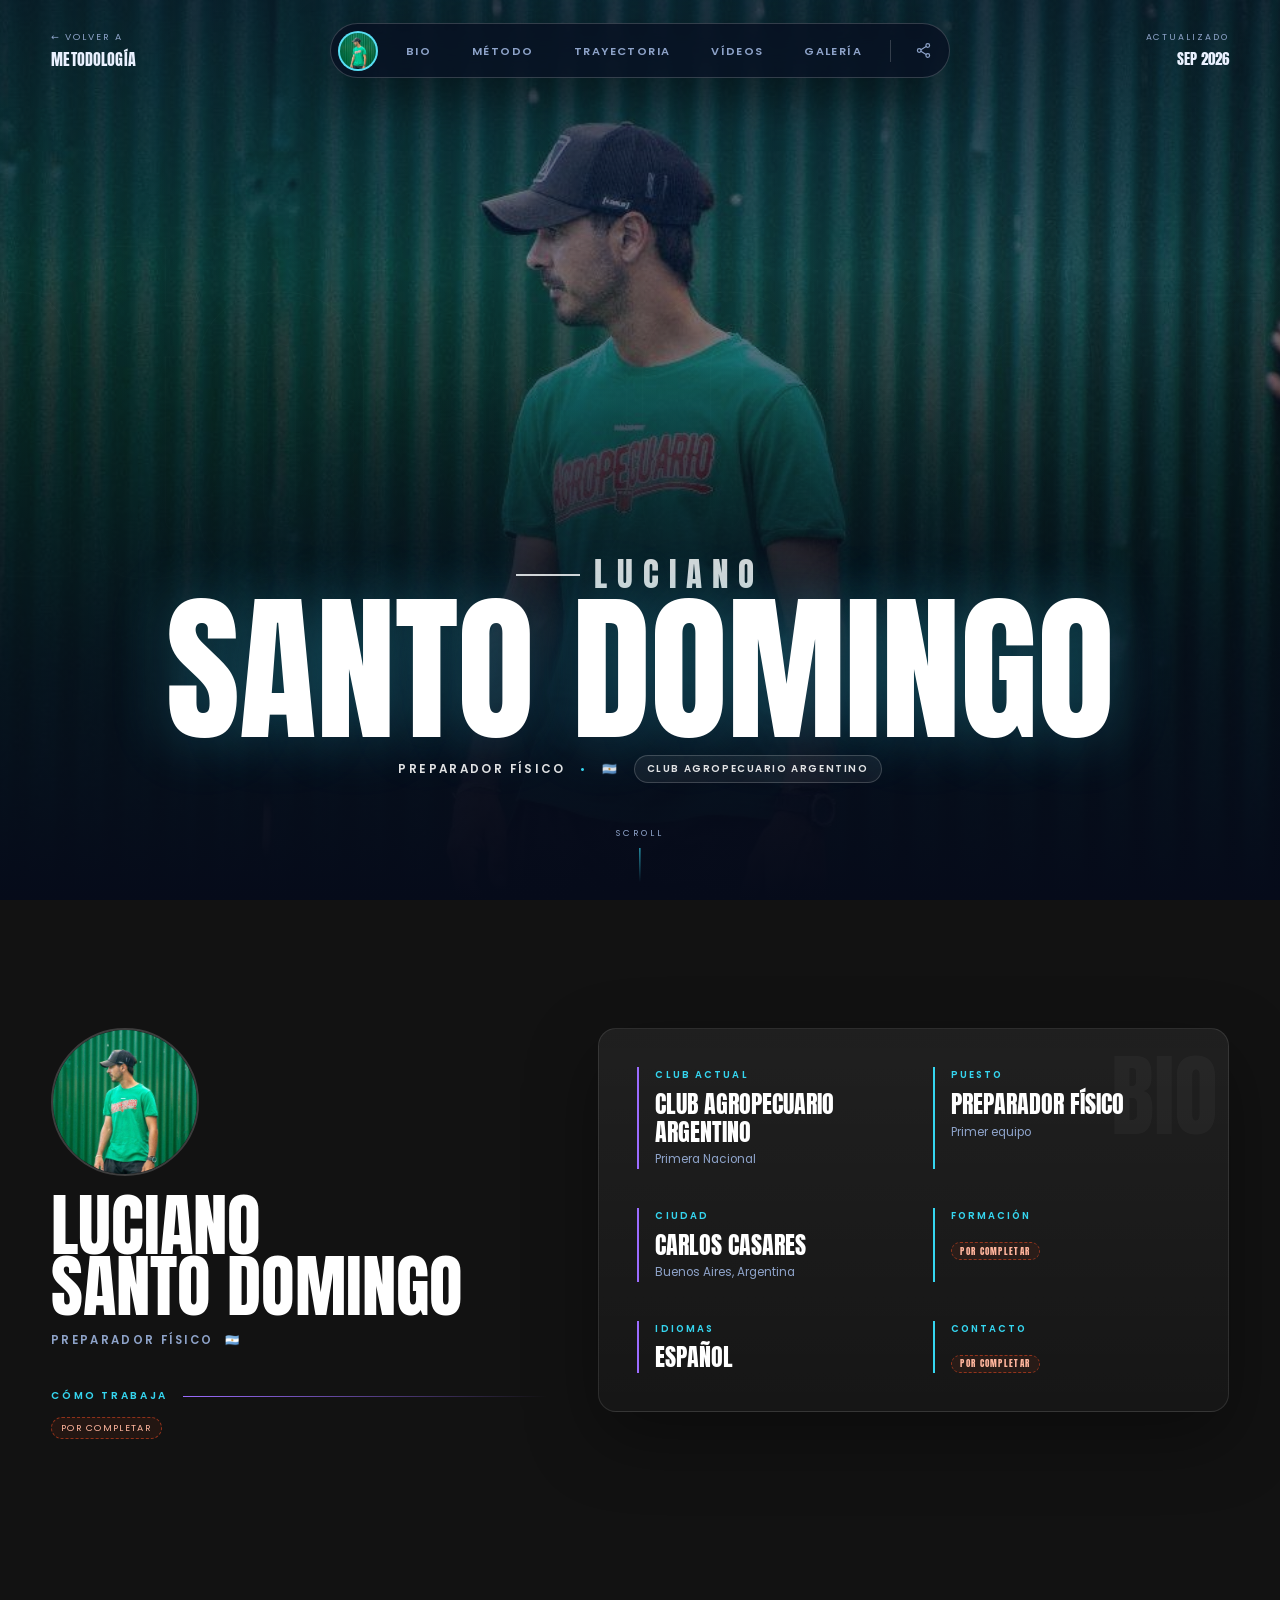
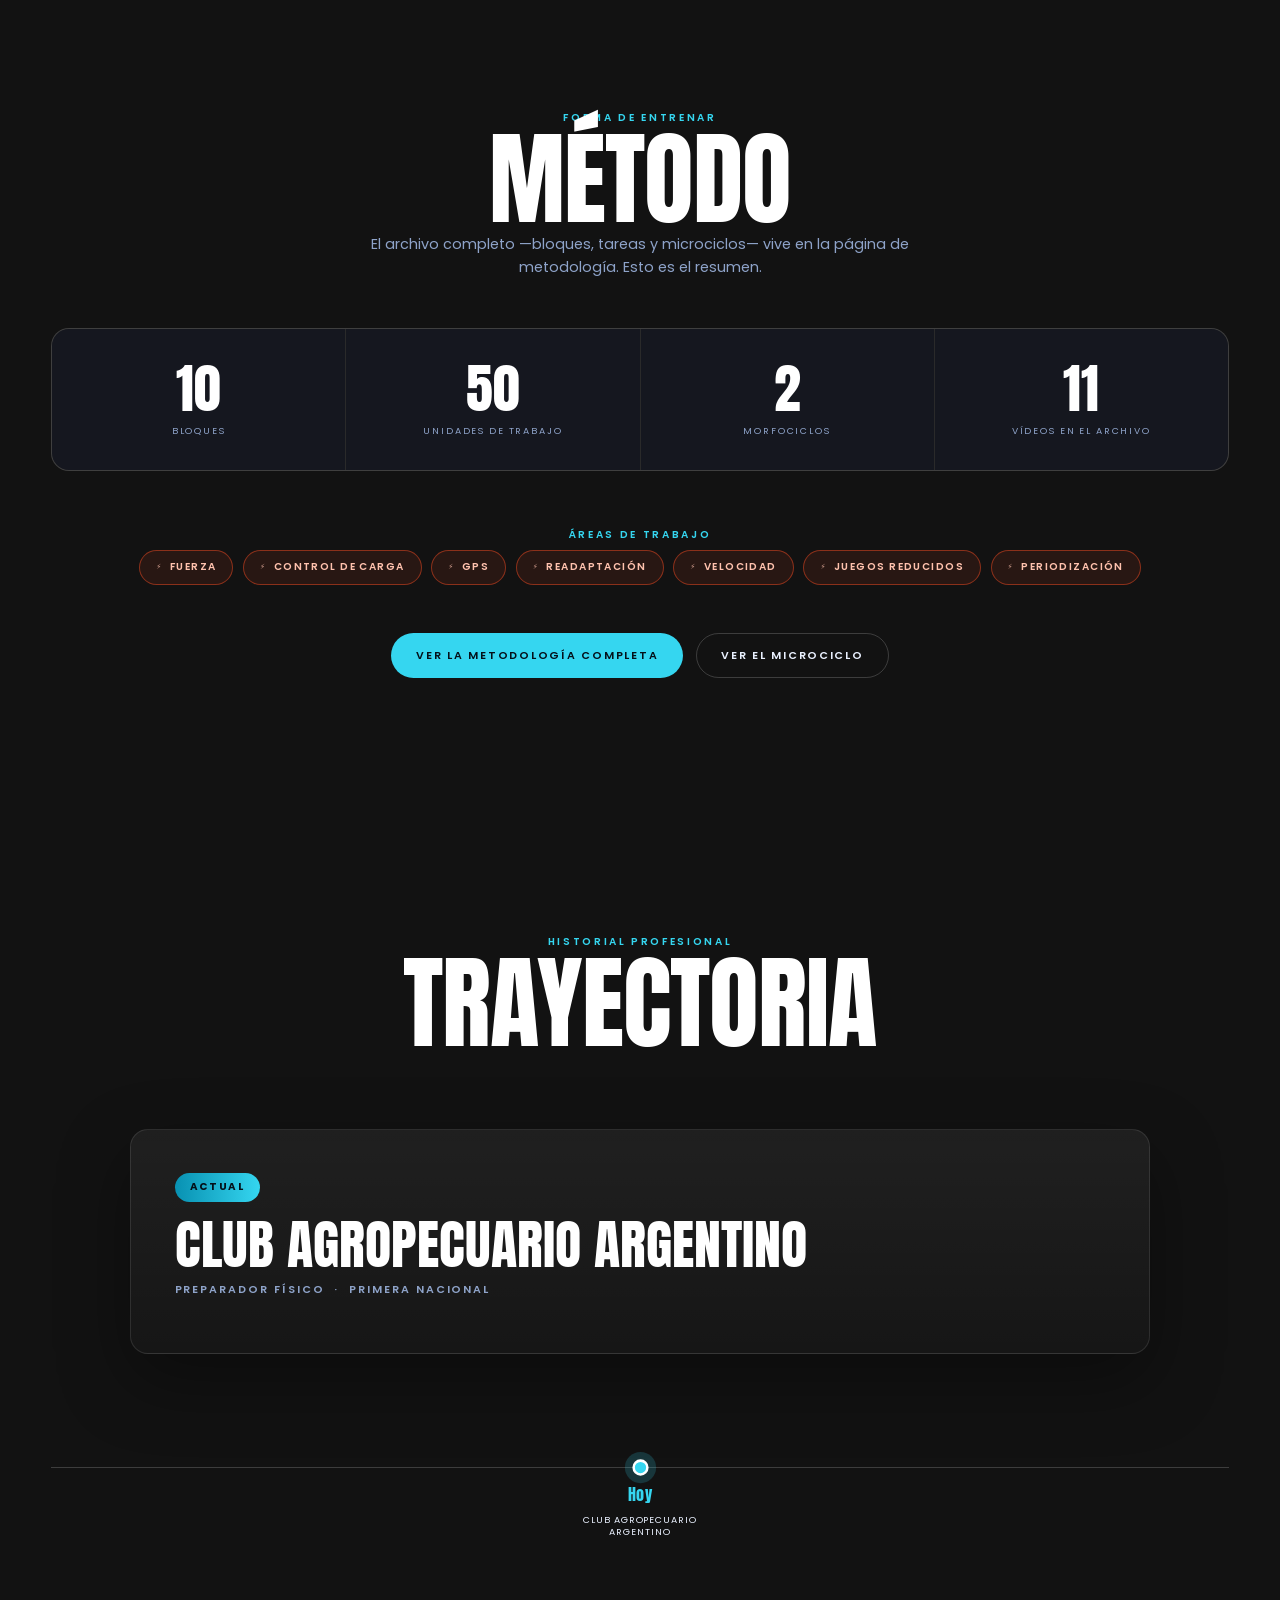
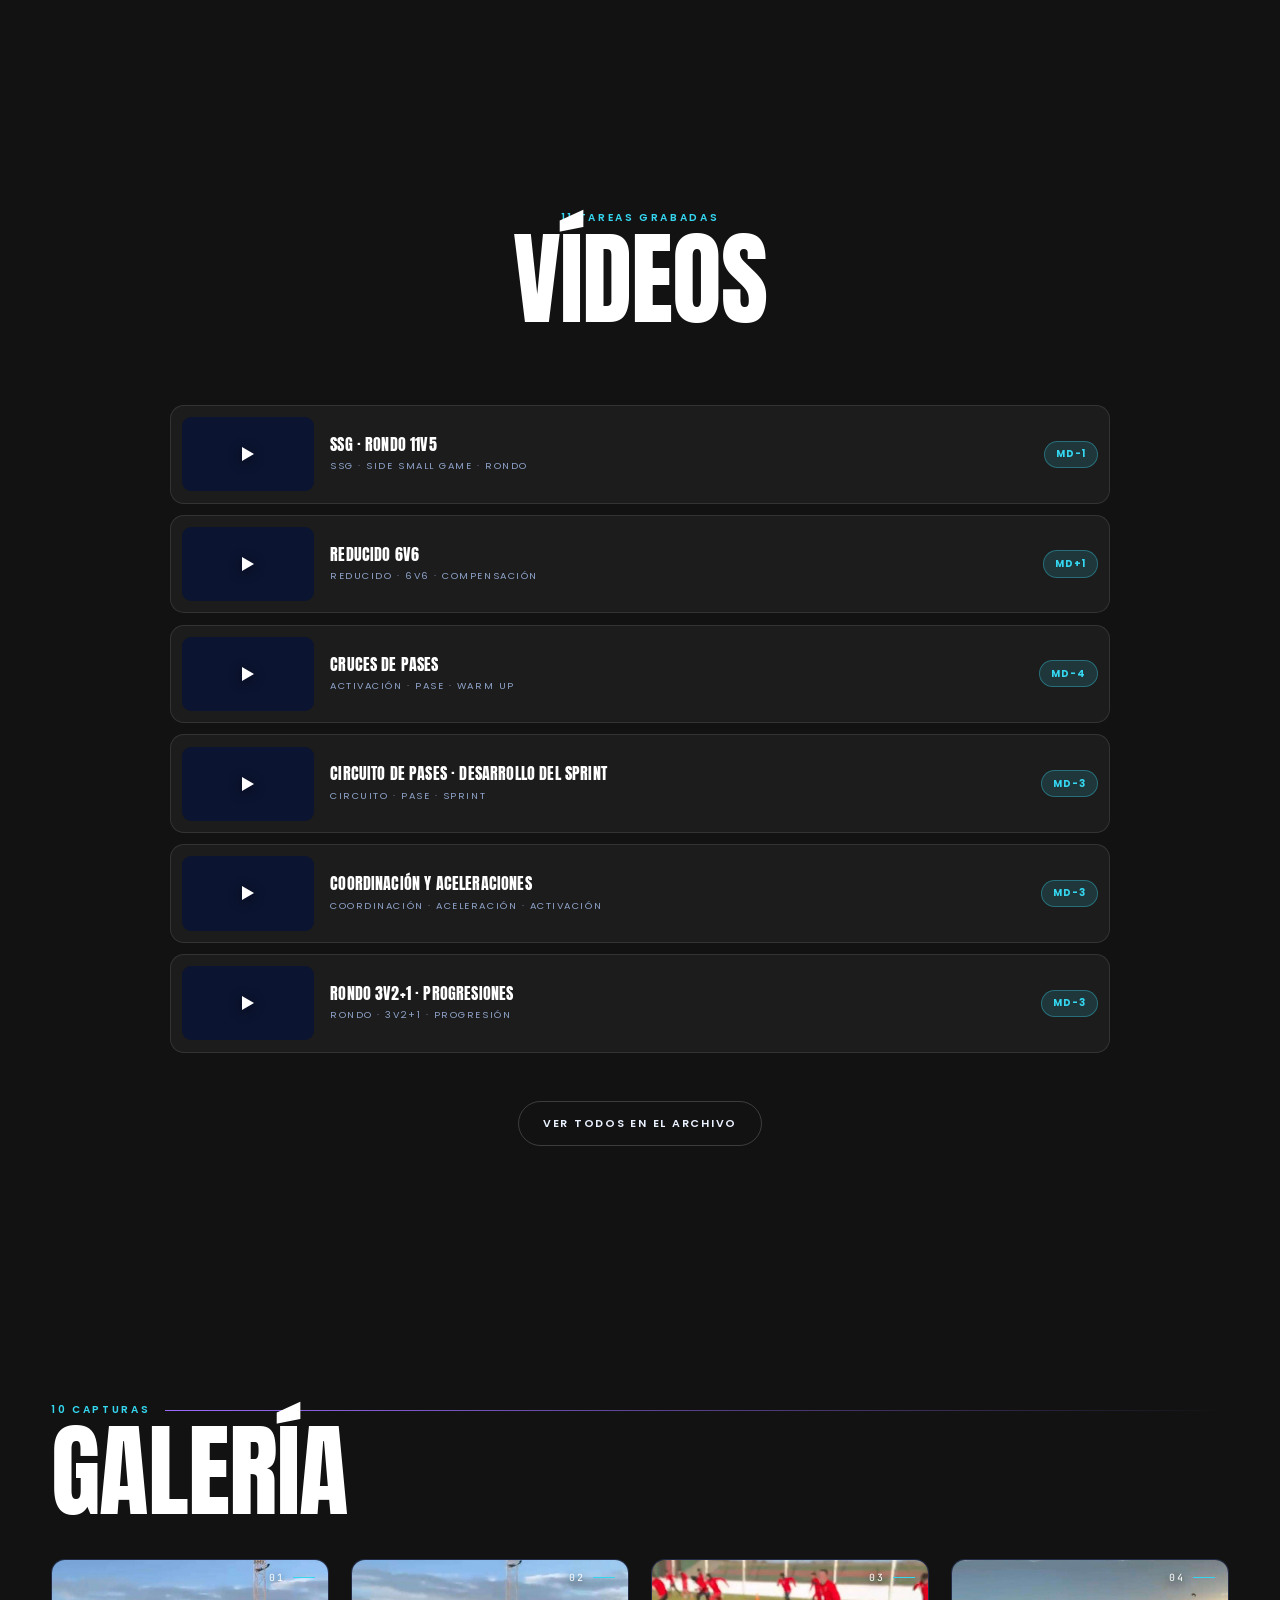
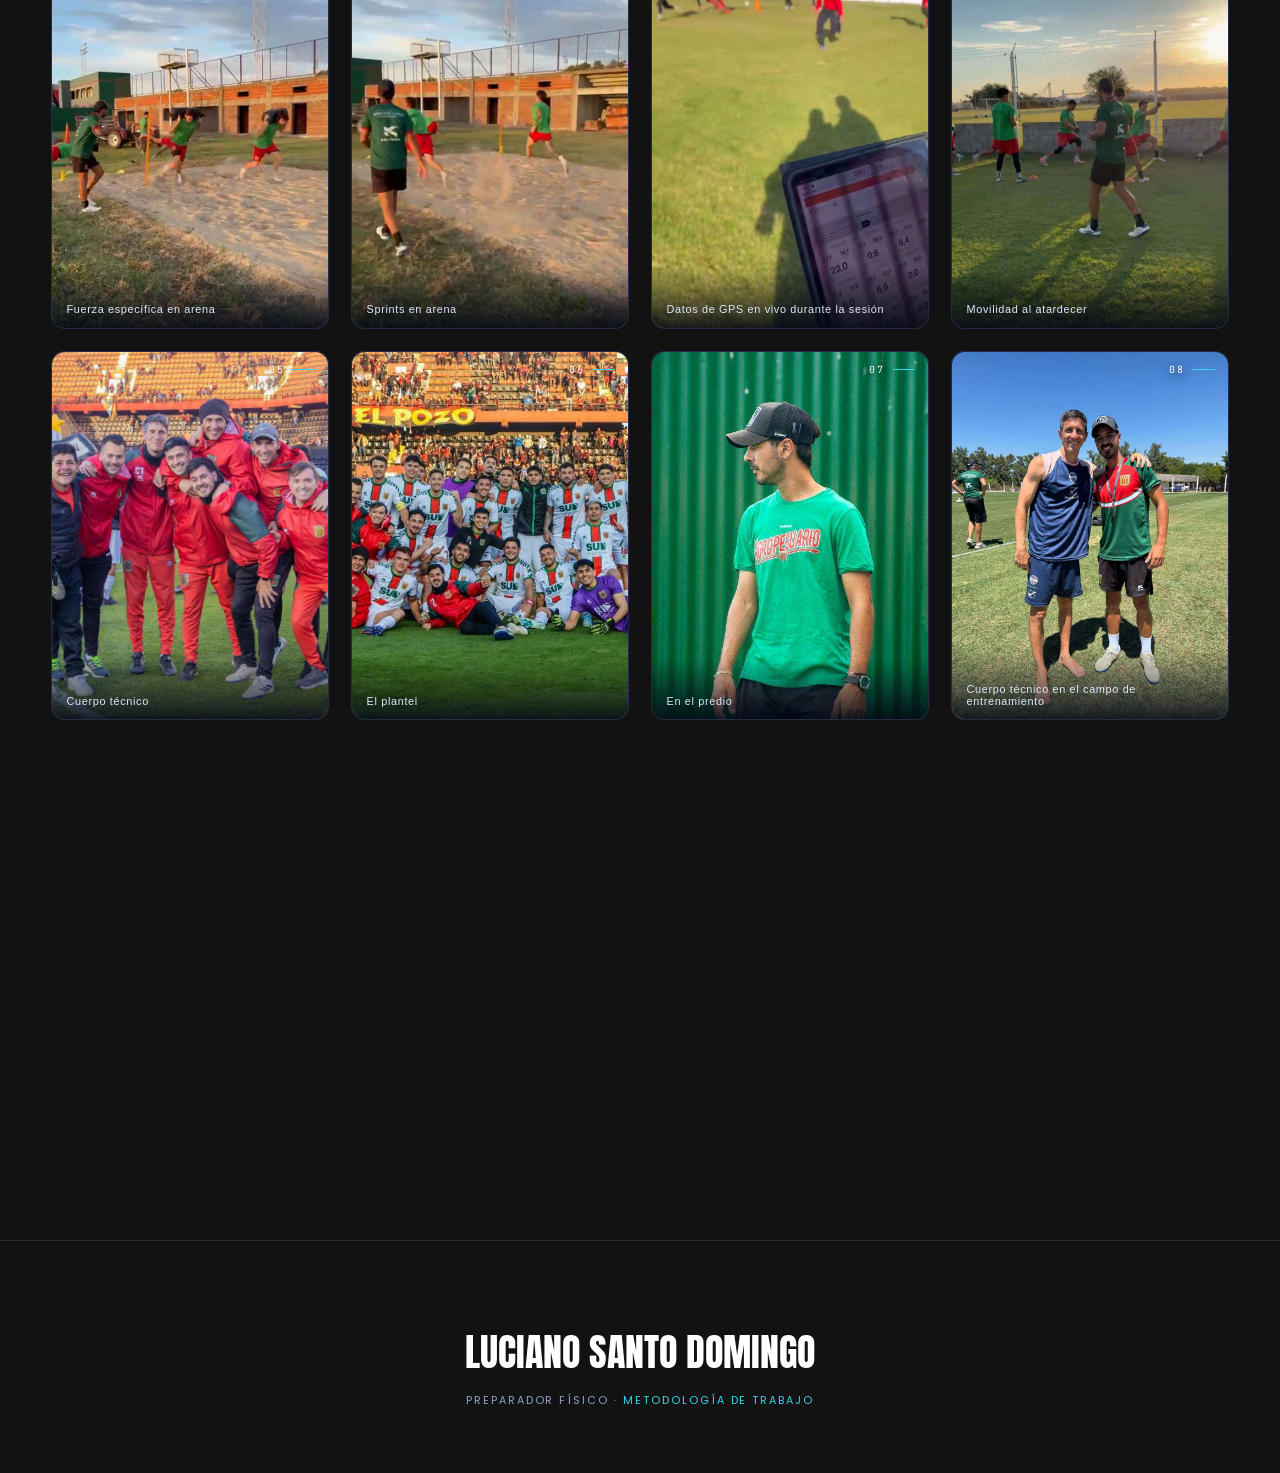
==== cv.html @ 373325e8 "El CV: pestaña propia y página aparte Botón CV en la navegación, al lado de Microciclo, que lleva a " ====
<!DOCTYPE html>
<html lang="es" data-cv>
<head>
<meta charset="utf-8">
<meta name="viewport" content="width=device-width, initial-scale=1, viewport-fit=cover">
<title>Luciano Santo Domingo · Preparador Físico</title>
<meta name="description" content="Trayectoria, método de trabajo y archivo de vídeo de Luciano Santo Domingo, preparador físico del Club Agropecuario Argentino.">
<meta name="author" content="Luciano Santo Domingo">
<meta name="theme-color" content="#070d20">
<meta property="og:type" content="profile">
<meta property="og:title" content="Luciano Santo Domingo · Preparador Físico">
<meta property="og:description" content="Trayectoria, método de trabajo y archivo de vídeo.">
<link rel="icon" href="data:image/svg+xml,%3Csvg xmlns='http://www.w3.org/2000/svg' viewBox='0 0 32 32'%3E%3Crect width='32' height='32' fill='%23070d20'/%3E%3Cpath d='M6 6h4v15h10v5H6z' fill='%2335d6f0'/%3E%3C/svg%3E">
<link rel="preconnect" href="https://fonts.googleapis.com">
<link rel="preconnect" href="https://fonts.gstatic.com" crossorigin>
<link href="https://fonts.googleapis.com/css2?family=Anton&family=Archivo:wght@400;600;800;900&family=Barlow+Condensed:wght@600;700;800&family=Poppins:wght@400;500;600&family=JetBrains+Mono:wght@400;500&display=swap" rel="stylesheet">
<link rel="stylesheet" href="assets/css/cv.css">
</head>
<body>

<!-- ==================== CABECERA FLOTANTE ==================== -->
<header class="cv-top">
  <a class="cv-back" href="index.html">
    <span class="cv-back-k">← Volver a</span>
    <span class="cv-back-v">Metodología</span>
  </a>

  <nav class="cv-pill" id="cvNav" aria-label="Secciones del CV">
    <a class="cv-pill-face" href="#portada" aria-label="Ir a la portada">
      <img id="cvFace" alt="">
    </a>
    <a href="#bio">Bio</a>
    <a href="#metodo">Método</a>
    <a href="#trayectoria">Trayectoria</a>
    <a href="#videos">Vídeos</a>
    <a href="#galeria">Galería</a>
    <span class="cv-pill-sep" aria-hidden="true"></span>
    <button class="cv-share" id="cvShare" title="Compartir esta página" aria-label="Compartir esta página">
      <svg viewBox="0 0 24 24" width="17" height="17" aria-hidden="true">
        <circle cx="18" cy="5" r="2.6"></circle><circle cx="6" cy="12" r="2.6"></circle><circle cx="18" cy="19" r="2.6"></circle>
        <path d="M8.3 10.8 15.7 6.4M8.3 13.2l7.4 4.4"></path>
      </svg>
    </button>
  </nav>

  <div class="cv-stamp">
    <span class="k">Actualizado</span>
    <span class="v" id="cvStamp">—</span>
  </div>

  <button class="cv-burger" id="cvBurger" aria-label="Abrir menú"><span></span></button>
</header>

<main>

  <!-- ==================== PORTADA ==================== -->
  <section class="cv-hero" id="portada">
    <div class="cv-hero-ghost" id="cvGhost" aria-hidden="true"></div>
    <img class="cv-hero-foto" id="cvHeroFoto" alt="">
    <div class="cv-hero-inner">
      <p class="cv-hero-nombre"><span class="dash" aria-hidden="true"></span><span id="cvNombre"></span></p>
      <h1 class="cv-hero-apellido" id="cvApellido"></h1>
      <p class="cv-hero-meta">
        <span id="cvRol"></span>
        <span class="dot" aria-hidden="true">•</span>
        <span id="cvBandera"></span>
        <span class="cv-badge" id="cvClubBadge"></span>
      </p>
    </div>
    <a class="cv-scroll" href="#bio"><span>Scroll</span><i aria-hidden="true"></i></a>
  </section>

  <!-- ==================== BIO ==================== -->
  <section class="cv-sec" id="bio">
    <div class="cv-wrap cv-bio">
      <div class="cv-bio-left">
        <img class="cv-retrato" id="cvRetrato" alt="">
        <h2 class="cv-nombre-grande" id="cvNombreGrande"></h2>
        <p class="cv-sub"><span id="cvRol2"></span><span class="cv-flags" id="cvFlags"></span></p>
        <div class="cv-links" id="cvLinks"></div>
        <p class="cv-eyebrow"><span>Cómo trabaja</span><i aria-hidden="true"></i></p>
        <div class="cv-bio-texto" id="cvBio"></div>
      </div>
      <div class="cv-card cv-ficha">
        <span class="cv-card-ghost" aria-hidden="true">BIO</span>
        <div class="cv-ficha-grid" id="cvFicha"></div>
      </div>
    </div>
  </section>

  <!-- ==================== MÉTODO ==================== -->
  <section class="cv-sec" id="metodo">
    <div class="cv-wrap">
      <p class="cv-eyebrow center"><span>Forma de entrenar</span></p>
      <h2 class="cv-titulo">Método</h2>
      <p class="cv-lede">El archivo completo —bloques, tareas y microciclos— vive en la página de metodología. Esto es el resumen.</p>

      <div class="cv-metricas" id="cvMetricas"></div>

      <p class="cv-eyebrow center mt"><span>Áreas de trabajo</span></p>
      <div class="cv-chips" id="cvAreas"></div>

      <div class="cv-cta-row">
        <a class="cv-cta" href="index.html#bloques">Ver la metodología completa</a>
        <a class="cv-cta ghost" href="index.html#microciclo">Ver el microciclo</a>
      </div>
    </div>
  </section>

  <!-- ==================== TRAYECTORIA ==================== -->
  <section class="cv-sec" id="trayectoria">
    <div class="cv-wrap">
      <p class="cv-eyebrow center"><span>Historial profesional</span></p>
      <h2 class="cv-titulo">Trayectoria</h2>
      <p class="cv-lede">Tocá cualquier año de la línea para ver esa etapa.</p>

      <div class="cv-etapa" id="cvEtapa" aria-live="polite"></div>

      <div class="cv-linea" id="cvLinea" role="tablist" aria-label="Etapas de la trayectoria"></div>
    </div>
  </section>

  <!-- ==================== VÍDEOS ==================== -->
  <section class="cv-sec" id="videos">
    <div class="cv-wrap">
      <p class="cv-eyebrow center"><span id="cvVideosCuenta">Archivo</span></p>
      <h2 class="cv-titulo">Vídeos</h2>
      <p class="cv-lede">Tareas grabadas en el club. Se reproducen acá mismo.</p>
      <div class="cv-videos" id="cvVideos"></div>
      <div class="cv-cta-row"><a class="cv-cta ghost" href="index.html#videos">Ver todos en el archivo</a></div>
    </div>
  </section>

  <!-- ==================== GALERÍA ==================== -->
  <section class="cv-sec" id="galeria">
    <div class="cv-wrap">
      <p class="cv-eyebrow"><span id="cvGaleriaCuenta">Capturas</span><i aria-hidden="true"></i></p>
      <h2 class="cv-titulo left">Galería</h2>
      <div class="cv-galeria" id="cvGaleria"></div>
    </div>
  </section>

  <footer class="cv-pie">
    <div class="cv-wrap">
      <p class="cv-pie-nombre" id="cvPieNombre"></p>
      <p class="cv-pie-sub">Preparador Físico · <a href="index.html">Metodología de Trabajo</a></p>
    </div>
  </footer>

</main>

<div class="cv-lightbox" id="cvLightbox" hidden></div>

<script src="data/config.js"></script>
<script src="data/methodology.js"></script>
<script src="data/cv.js"></script>
<script src="assets/js/cv.js"></script>
</body>
</html>
---- assets/css/cv.css ----
/* =============================================================
   cv.css — la página del CV
   -------------------------------------------------------------
   Fondo azul profundo, tipografía enorme y datos en fichas: el
   mismo tono de las presentaciones de jugador, adaptado a un
   preparador físico. Vive aparte del resto del sitio para no
   tocar nada de lo que ya funciona.
   ============================================================= */

:root {
  --cv-bg:      #060b1a;
  --cv-bg-2:    #0c1738;
  --cv-bg-3:    #142a63;
  --cv-card:    rgba(255, 255, 255, .045);
  --cv-card-2:  rgba(4, 9, 22, .55);
  --cv-line:    rgba(255, 255, 255, .10);
  --cv-line-2:  rgba(255, 255, 255, .18);
  --cv-ink:     #eaf1ff;
  --cv-muted:   #8ea3c9;
  --cv-cyan:    #35d6f0;
  --cv-violet:  #9b6cff;
  --cv-fuego:   #ed4a22;   /* el naranja del sitio, para los acentos cálidos */
  --cv-ok:      #34d399;

  --cv-display: "Anton", "Archivo", "Arial Narrow", Impact, sans-serif;
  --cv-body:    "Poppins", "Inter", system-ui, sans-serif;
  --cv-mono:    "JetBrains Mono", ui-monospace, Menlo, Consolas, monospace;

  --cv-gutter:  clamp(1.1rem, 4vw, 4rem);
  --cv-maxw:    1320px;
  --cv-r:       18px;
  --cv-ease:    cubic-bezier(.22, 1, .36, 1);
  color-scheme: dark;
}

*, *::before, *::after { box-sizing: border-box; }

html { scroll-behavior: smooth; scroll-padding-top: 108px; }
@media (prefers-reduced-motion: reduce) { html { scroll-behavior: auto; } }

body {
  margin: 0;
  font-family: var(--cv-body);
  font-size: clamp(.94rem, 1.02vw, 1.02rem);
  line-height: 1.62;
  color: var(--cv-ink);
  background:
    radial-gradient(120% 80% at 50% 0%, var(--cv-bg-3) 0%, transparent 60%),
    radial-gradient(90% 60% at 85% 30%, rgba(155, 108, 255, .16) 0%, transparent 55%),
    linear-gradient(180deg, var(--cv-bg-2) 0%, var(--cv-bg) 55%, var(--cv-bg) 100%);
  background-attachment: fixed;
  -webkit-font-smoothing: antialiased;
  overflow-x: hidden;
}

img { max-width: 100%; display: block; }
a { color: inherit; }

.cv-wrap { width: 100%; max-width: var(--cv-maxw); margin: 0 auto; padding: 0 var(--cv-gutter); }

/* --------------------------------------------------------------
   CABECERA FLOTANTE
   -------------------------------------------------------------- */
.cv-top {
  position: fixed; inset: 0 0 auto 0; z-index: 60;
  display: grid; grid-template-columns: 1fr auto 1fr; align-items: center; gap: 1rem;
  padding: clamp(.8rem, 1.8vw, 1.5rem) var(--cv-gutter);
  pointer-events: none;
}
.cv-top > * { pointer-events: auto; }

.cv-back { display: grid; gap: .12rem; text-decoration: none; justify-self: start; }
.cv-back-k { font-size: .58rem; letter-spacing: .22em; text-transform: uppercase; color: var(--cv-muted); }
.cv-back-v { font-family: var(--cv-display); font-size: 1.02rem; letter-spacing: .01em; text-transform: uppercase; color: var(--cv-ink); }
.cv-back:hover .cv-back-v { color: var(--cv-cyan); }

.cv-pill {
  justify-self: center;
  display: flex; align-items: center; gap: clamp(.35rem, 1.2vw, 1.1rem);
  padding: .42rem .5rem .42rem .42rem;
  border: 1px solid var(--cv-line-2); border-radius: 999px;
  background: rgba(6, 12, 30, .72);
  backdrop-filter: blur(14px); -webkit-backdrop-filter: blur(14px);
  box-shadow: 0 18px 50px rgba(0, 0, 0, .45);
}
.cv-pill a:not(.cv-pill-face) {
  padding: .42rem .78rem; border-radius: 999px;
  font-size: .7rem; font-weight: 600; letter-spacing: .13em; text-transform: uppercase;
  color: var(--cv-muted); text-decoration: none; white-space: nowrap;
  transition: color .25s var(--cv-ease), background .25s var(--cv-ease);
}
.cv-pill a:not(.cv-pill-face):hover { color: var(--cv-ink); }
.cv-pill a.is-active { background: var(--cv-cyan); color: #041019; }
.cv-pill-face { width: 40px; height: 40px; border-radius: 50%; overflow: hidden; border: 2px solid var(--cv-line-2); flex: 0 0 auto; }
.cv-pill-face img { width: 100%; height: 100%; object-fit: cover; }
.cv-pill-sep { width: 1px; height: 22px; background: var(--cv-line-2); }
.cv-share {
  display: grid; place-items: center; width: 34px; height: 34px;
  border: 0; border-radius: 50%; background: transparent; color: var(--cv-muted); cursor: pointer;
}
.cv-share svg { fill: none; stroke: currentColor; stroke-width: 1.7; stroke-linecap: round; }
.cv-share:hover { color: var(--cv-cyan); }

.cv-stamp { justify-self: end; display: grid; gap: .12rem; text-align: right; }
.cv-stamp .k { font-size: .55rem; letter-spacing: .22em; text-transform: uppercase; color: var(--cv-muted); }
.cv-stamp .v { font-family: var(--cv-display); font-size: .95rem; text-transform: uppercase; }

.cv-burger { display: none; }

@media (max-width: 940px) {
  .cv-stamp { display: none; }
  .cv-top { grid-template-columns: 1fr auto; }
  .cv-burger {
    display: grid; place-items: center; justify-self: end;
    width: 42px; height: 42px; border-radius: 50%;
    border: 1px solid var(--cv-line-2); background: rgba(6, 12, 30, .72); cursor: pointer;
  }
  .cv-burger span, .cv-burger span::before, .cv-burger span::after {
    display: block; width: 16px; height: 1.6px; background: var(--cv-ink); content: "";
  }
  .cv-burger span { position: relative; }
  .cv-burger span::before { position: absolute; top: -5px; }
  .cv-burger span::after  { position: absolute; top: 5px; }

  .cv-pill {
    position: fixed; inset: 76px var(--cv-gutter) auto var(--cv-gutter);
    flex-direction: column; align-items: stretch; gap: .1rem;
    border-radius: var(--cv-r); padding: .6rem;
    opacity: 0; visibility: hidden; transform: translateY(-10px);
    transition: opacity .25s var(--cv-ease), transform .25s var(--cv-ease), visibility .25s;
  }
  .cv-pill.is-open { opacity: 1; visibility: visible; transform: none; }
  .cv-pill a:not(.cv-pill-face) { padding: .8rem .9rem; border-radius: 10px; font-size: .78rem; }
  .cv-pill-face, .cv-pill-sep { display: none; }
  .cv-share { justify-self: start; margin: .2rem .3rem; }
}

/* --------------------------------------------------------------
   PORTADA
   -------------------------------------------------------------- */
.cv-hero {
  position: relative; min-height: 100svh;
  display: grid; align-items: end;
  padding: 0 var(--cv-gutter) clamp(5.5rem, 13vh, 7.5rem);
  overflow: hidden;
}
.cv-hero-ghost {
  position: absolute; left: 50%; top: 46%; transform: translate(-50%, -50%);
  font-family: var(--cv-display); font-size: clamp(9rem, 30vw, 30rem);
  line-height: .78; letter-spacing: -.02em; white-space: nowrap;
  color: transparent; -webkit-text-stroke: 1px rgba(255, 255, 255, .05);
  pointer-events: none; user-select: none;
}
/* Foto normal: ocupa todo el fondo y se apaga con un degradado, para que
   el nombre se lea encima sin taparle la cara. */
.cv-hero-foto {
  position: absolute; inset: 0; width: 100%; height: 100%;
  object-fit: cover; object-position: center 28%;
  opacity: .58; filter: saturate(.82) contrast(1.04);
}
.cv-hero::after {
  content: ""; position: absolute; inset: 0; pointer-events: none;
  background:
    linear-gradient(180deg, rgba(6, 11, 26, .62) 0%, rgba(6, 11, 26, .18) 30%, rgba(6, 11, 26, .78) 74%, var(--cv-bg) 100%),
    radial-gradient(70% 55% at 50% 78%, rgba(6, 11, 26, .75), transparent 70%);
}

/* Si algún día hay un recorte en PNG, se comporta como el original:
   la figura entera parada sobre el fondo.  persona.recorte = true      */
.cv-hero.is-recorte .cv-hero-foto {
  inset: auto auto 0 50%; transform: translateX(-50%);
  height: min(86svh, 880px); width: auto; max-width: none;
  object-fit: contain; object-position: bottom; opacity: 1; filter: none;
  -webkit-mask-image: linear-gradient(180deg, #000 74%, transparent 99%);
          mask-image: linear-gradient(180deg, #000 74%, transparent 99%);
}
.cv-hero.is-recorte::after { background: linear-gradient(180deg, transparent 55%, rgba(6, 11, 26, .55) 85%, var(--cv-bg) 100%); }
.cv-hero-inner { position: relative; z-index: 2; width: 100%; max-width: var(--cv-maxw); margin: 0 auto; text-align: center; }
.cv-hero-nombre {
  display: flex; align-items: center; justify-content: center; gap: .9rem;
  margin: 0 0 .1rem; font-family: var(--cv-display);
  font-size: clamp(1.1rem, 2.6vw, 2.2rem); letter-spacing: .3em; text-transform: uppercase;
  color: rgba(255, 255, 255, .82);
}
.cv-hero-nombre .dash { width: clamp(28px, 5vw, 70px); height: 2px; background: currentColor; }
.cv-hero-apellido {
  margin: 0; font-family: var(--cv-display); font-weight: 400;
  font-size: clamp(3rem, 12.5vw, 12rem); line-height: .84; letter-spacing: -.005em;
  text-transform: uppercase;
  color: #fff;
  text-shadow: 0 0 60px rgba(53, 214, 240, .28);
}
.cv-hero-meta {
  display: flex; flex-wrap: wrap; align-items: center; justify-content: center; gap: .55rem .9rem;
  margin: 1.1rem 0 0; font-size: .74rem; font-weight: 600;
  letter-spacing: .2em; text-transform: uppercase; color: rgba(255, 255, 255, .88);
}
.cv-hero-meta .dot { color: var(--cv-cyan); }
.cv-badge {
  display: inline-flex; align-items: center; gap: .4rem;
  padding: .3rem .75rem; border: 1px solid var(--cv-line-2); border-radius: 999px;
  background: rgba(255, 255, 255, .06); font-size: .62rem; letter-spacing: .16em;
}
.cv-scroll {
  position: absolute; left: 50%; bottom: 1.1rem; transform: translateX(-50%); z-index: 3;
  display: grid; justify-items: center; gap: .5rem; text-decoration: none;
  font-size: .56rem; letter-spacing: .32em; text-transform: uppercase; color: var(--cv-muted);
}
.cv-scroll i { width: 1px; height: 34px; background: linear-gradient(180deg, var(--cv-cyan), transparent); }

/* --------------------------------------------------------------
   PIEZAS COMUNES
   -------------------------------------------------------------- */
.cv-sec { padding: clamp(4rem, 10vw, 8.5rem) 0; }

.cv-eyebrow {
  display: flex; align-items: center; gap: .9rem;
  margin: 0 0 .4rem; font-size: .64rem; font-weight: 600;
  letter-spacing: .26em; text-transform: uppercase; color: var(--cv-cyan);
}
.cv-eyebrow.center { justify-content: center; }
.cv-eyebrow.mt { margin-top: clamp(2.2rem, 5vw, 3.5rem); }
.cv-eyebrow i { flex: 1; height: 1px; background: linear-gradient(90deg, var(--cv-violet), transparent); }

.cv-titulo {
  margin: 0 0 .5rem; font-family: var(--cv-display); font-weight: 400;
  font-size: clamp(2.6rem, 8vw, 6.6rem); line-height: .9; letter-spacing: -.01em;
  text-transform: uppercase; text-align: center; color: #fff;
}
.cv-titulo.left { text-align: left; }
.cv-lede { margin: 0 auto clamp(2rem, 4vw, 3rem); max-width: 62ch; text-align: center; color: var(--cv-muted); font-size: .9rem; }

.cv-card {
  position: relative; overflow: hidden;
  border: 1px solid var(--cv-line); border-radius: var(--cv-r);
  background: linear-gradient(180deg, rgba(255, 255, 255, .06), rgba(255, 255, 255, .02));
  box-shadow: 0 26px 70px rgba(0, 0, 0, .35);
}
.cv-card-ghost {
  position: absolute; right: .6rem; top: -.3rem;
  font-family: var(--cv-display); font-size: clamp(3rem, 7vw, 6rem);
  color: rgba(255, 255, 255, .035); pointer-events: none; user-select: none;
}

.cv-cta-row { display: flex; flex-wrap: wrap; gap: .8rem; justify-content: center; margin-top: clamp(2rem, 4vw, 3rem); }
.cv-cta {
  display: inline-flex; align-items: center; gap: .5rem;
  padding: .82rem 1.5rem; border-radius: 999px; text-decoration: none;
  font-size: .68rem; font-weight: 600; letter-spacing: .16em; text-transform: uppercase;
  background: var(--cv-cyan); color: #041019; border: 1px solid transparent;
  transition: transform .25s var(--cv-ease), background .25s var(--cv-ease);
}
.cv-cta:hover { transform: translateY(-2px); }
.cv-cta.ghost { background: transparent; color: var(--cv-ink); border-color: var(--cv-line-2); }
.cv-cta.ghost:hover { border-color: var(--cv-cyan); color: var(--cv-cyan); }

.cv-pendiente {
  display: inline-block; padding: .18rem .55rem; border-radius: 999px;
  border: 1px dashed rgba(237, 74, 34, .55); background: rgba(237, 74, 34, .08);
  color: #ffb59d; font-size: .58rem; letter-spacing: .14em; text-transform: uppercase;
}

/* --------------------------------------------------------------
   BIO
   -------------------------------------------------------------- */
.cv-bio { display: grid; grid-template-columns: minmax(0, .88fr) minmax(0, 1.12fr); gap: clamp(1.6rem, 4vw, 4rem); align-items: start; }
@media (max-width: 900px) { .cv-bio { grid-template-columns: 1fr; } }

.cv-retrato { width: clamp(96px, 12vw, 148px); height: clamp(96px, 12vw, 148px); border-radius: 50%; object-fit: cover; border: 2px solid var(--cv-line-2); margin-bottom: 1.2rem; }
.cv-nombre-grande {
  margin: 0; font-family: var(--cv-display); font-weight: 400;
  font-size: clamp(2.3rem, 5.4vw, 4.6rem); line-height: .88; text-transform: uppercase; color: #fff;
}
.cv-sub {
  display: flex; flex-wrap: wrap; align-items: center; gap: .7rem;
  margin: .9rem 0 0; font-size: .72rem; font-weight: 600; letter-spacing: .2em; text-transform: uppercase; color: var(--cv-muted);
}
.cv-links { display: flex; flex-wrap: wrap; gap: .5rem; margin: 1.2rem 0 0; }
.cv-links a {
  display: inline-flex; align-items: center; gap: .45rem;
  padding: .55rem 1rem; border-radius: 999px; border: 1px solid var(--cv-line-2);
  text-decoration: none; font-size: .62rem; font-weight: 600; letter-spacing: .16em; text-transform: uppercase;
  color: var(--cv-ink); background: rgba(255, 255, 255, .04);
}
.cv-links a:hover { border-color: var(--cv-cyan); color: var(--cv-cyan); }
.cv-bio-left .cv-eyebrow { margin-top: clamp(1.6rem, 3vw, 2.4rem); }
.cv-bio-texto { margin-top: .6rem; color: #c6d5ee; max-width: 56ch; }
.cv-bio-texto p { margin: 0 0 .9rem; }

.cv-ficha { padding: clamp(1.4rem, 3vw, 2.6rem); }
.cv-ficha-grid { display: grid; grid-template-columns: repeat(auto-fit, minmax(200px, 1fr)); gap: clamp(1.4rem, 3vw, 2.4rem); }
.cv-dato { padding-left: 1rem; border-left: 2px solid var(--cv-violet); }
.cv-dato:nth-child(2n) { border-left-color: var(--cv-cyan); }
.cv-dato .k { display: block; font-size: .6rem; font-weight: 600; letter-spacing: .22em; text-transform: uppercase; color: var(--cv-cyan); margin-bottom: .45rem; }
.cv-dato .v { display: block; font-family: var(--cv-display); font-size: clamp(1.05rem, 1.9vw, 1.55rem); line-height: 1.14; text-transform: uppercase; color: #fff; }
.cv-dato .n { display: block; margin-top: .3rem; font-size: .74rem; color: var(--cv-muted); }

/* --------------------------------------------------------------
   MÉTODO
   -------------------------------------------------------------- */
.cv-metricas { display: grid; grid-template-columns: repeat(auto-fit, minmax(140px, 1fr)); gap: 1px; background: var(--cv-line); border: 1px solid var(--cv-line); border-radius: var(--cv-r); overflow: hidden; }
.cv-metrica { padding: clamp(1.2rem, 2.6vw, 2rem) 1rem; text-align: center; background: var(--cv-card-2); }
.cv-metrica .n { display: block; font-family: var(--cv-display); font-size: clamp(2rem, 4.4vw, 3.4rem); line-height: 1; color: #fff; }
.cv-metrica .k { display: block; margin-top: .5rem; font-size: .58rem; letter-spacing: .2em; text-transform: uppercase; color: var(--cv-muted); }

.cv-chips { display: flex; flex-wrap: wrap; justify-content: center; gap: .6rem; }
.cv-chip {
  display: inline-flex; align-items: center; gap: .45rem;
  padding: .5rem 1rem; border-radius: 999px;
  border: 1px solid rgba(237, 74, 34, .5); background: rgba(237, 74, 34, .1);
  font-size: .64rem; font-weight: 600; letter-spacing: .14em; text-transform: uppercase; color: #ffc2ae;
}
.cv-chip::before { content: "⚡"; font-size: .7em; opacity: .8; }

/* --------------------------------------------------------------
   TRAYECTORIA
   -------------------------------------------------------------- */
.cv-etapa { max-width: 1020px; margin: 0 auto clamp(2.5rem, 6vw, 4.5rem); }
.cv-etapa-card { position: relative; padding: clamp(1.4rem, 3.4vw, 2.8rem); overflow: hidden; }
.cv-etapa-badge {
  display: inline-block; padding: .38rem .95rem; border-radius: 999px;
  background: linear-gradient(90deg, #2563eb, #3b82f6);
  font-size: .64rem; font-weight: 700; letter-spacing: .16em; text-transform: uppercase; color: #fff;
}
.cv-etapa-badge.actual { background: linear-gradient(90deg, #0891b2, var(--cv-cyan)); color: #041019; }
.cv-etapa-club { margin: 1rem 0 .4rem; font-family: var(--cv-display); font-weight: 400; font-size: clamp(1.8rem, 4.6vw, 3.4rem); line-height: .96; text-transform: uppercase; color: #fff; }
.cv-etapa-liga { display: flex; flex-wrap: wrap; align-items: center; gap: .6rem; font-size: .68rem; font-weight: 600; letter-spacing: .18em; text-transform: uppercase; color: var(--cv-muted); }
.cv-etapa-escudo { position: absolute; right: clamp(1rem, 3vw, 2.4rem); top: clamp(1rem, 3vw, 2.2rem); width: clamp(48px, 7vw, 92px); opacity: .95; }
.cv-etapa-datos { display: grid; grid-template-columns: repeat(auto-fit, minmax(120px, 1fr)); gap: 1px; margin-top: clamp(1.4rem, 3vw, 2.2rem); background: var(--cv-line); border: 1px solid var(--cv-line); border-radius: 12px; overflow: hidden; }
.cv-etapa-dato { padding: 1.1rem .8rem; text-align: center; background: var(--cv-card-2); }
.cv-etapa-dato .k { display: block; font-size: .56rem; letter-spacing: .2em; text-transform: uppercase; color: var(--cv-muted); }
.cv-etapa-dato .n { display: block; margin-top: .5rem; font-family: var(--cv-display); font-size: clamp(1.5rem, 3vw, 2.3rem); line-height: 1; color: #fff; }
.cv-etapa-logros { list-style: none; margin: 1.6rem 0 0; padding: 0; display: grid; gap: .55rem; }
.cv-etapa-logros li { position: relative; padding-left: 1.5rem; font-size: .88rem; color: #c6d5ee; }
.cv-etapa-logros li::before { content: ""; position: absolute; left: 0; top: .55em; width: 8px; height: 8px; border-radius: 50%; background: var(--cv-ok); }
.cv-etapa-nota { margin: 1.4rem 0 0; color: var(--cv-muted); font-size: .88rem; }
.cv-etapa-vacia { padding: clamp(2rem, 5vw, 3.5rem); text-align: center; color: var(--cv-muted); }

/* La línea de tiempo */
.cv-linea {
  position: relative; display: flex; gap: clamp(1.4rem, 4vw, 3.4rem);
  justify-content: safe center;
  overflow-x: auto; padding: 2.2rem .4rem 1rem;
  scrollbar-width: thin; scrollbar-color: var(--cv-line-2) transparent;
}
.cv-linea::before { content: ""; position: absolute; left: 0; right: 0; top: 2.55rem; height: 1px; background: var(--cv-line-2); }
.cv-linea::-webkit-scrollbar { height: 6px; }
.cv-linea::-webkit-scrollbar-thumb { background: var(--cv-line-2); border-radius: 999px; }
.cv-hito {
  position: relative; flex: 0 0 auto; min-width: 108px; max-width: 150px;
  display: grid; justify-items: center; gap: .5rem;
  padding: 0; border: 0; background: transparent; cursor: pointer;
  color: var(--cv-muted); font-family: inherit; text-align: center;
}
.cv-hito .punto {
  width: 13px; height: 13px; border-radius: 50%;
  background: #16223f; border: 2px solid var(--cv-line-2);
  transition: transform .25s var(--cv-ease), background .25s var(--cv-ease), border-color .25s var(--cv-ease);
}
.cv-hito .anio { font-family: var(--cv-display); font-size: 1rem; letter-spacing: .04em; color: var(--cv-ink); }
.cv-hito .club { font-size: .58rem; letter-spacing: .1em; text-transform: uppercase; line-height: 1.3; }
.cv-hito .escudo { width: 30px; height: 30px; object-fit: contain; opacity: .55; }
.cv-hito:hover .punto { border-color: var(--cv-cyan); }
.cv-hito.is-active .punto { background: var(--cv-cyan); border-color: #fff; transform: scale(1.25); box-shadow: 0 0 0 6px rgba(53, 214, 240, .18); }
.cv-hito.is-active .anio { color: var(--cv-cyan); }
.cv-hito.is-active .club { color: var(--cv-ink); }
.cv-hito.is-active .escudo { opacity: 1; }
.cv-hito:focus-visible { outline: 2px solid var(--cv-cyan); outline-offset: 4px; border-radius: 8px; }

/* --------------------------------------------------------------
   VÍDEOS
   -------------------------------------------------------------- */
.cv-videos { display: grid; gap: .7rem; max-width: 940px; margin: 0 auto; }
.cv-video {
  display: grid; grid-template-columns: 132px 1fr auto; align-items: center; gap: 1rem;
  padding: .7rem; border: 1px solid var(--cv-line); border-radius: 14px;
  background: var(--cv-card); cursor: pointer; text-align: left; color: inherit;
  font-family: inherit; transition: border-color .25s var(--cv-ease), background .25s var(--cv-ease);
}
.cv-video:hover { border-color: var(--cv-cyan); background: rgba(53, 214, 240, .07); }
.cv-video:focus-visible { outline: 2px solid var(--cv-cyan); outline-offset: 3px; }
.cv-video-mini { position: relative; aspect-ratio: 16 / 9; border-radius: 9px; overflow: hidden; background: #0b1430; }
.cv-video-mini img { width: 100%; height: 100%; object-fit: cover; }
.cv-video-mini::after {
  content: ""; position: absolute; left: 50%; top: 50%; transform: translate(-50%, -50%);
  border-style: solid; border-width: 7px 0 7px 12px; border-color: transparent transparent transparent #fff;
  filter: drop-shadow(0 2px 6px rgba(0, 0, 0, .6));
}
.cv-video-t { display: block; font-family: var(--cv-display); font-size: 1.02rem; line-height: 1.15; text-transform: uppercase; letter-spacing: .01em; color: #fff; }
.cv-video-k { display: block; margin-top: .35rem; font-size: .6rem; letter-spacing: .16em; text-transform: uppercase; color: var(--cv-muted); }
.cv-video-dia { padding: .35rem .7rem; border-radius: 999px; background: rgba(53, 214, 240, .14); border: 1px solid rgba(53, 214, 240, .35); color: var(--cv-cyan); font-size: .6rem; font-weight: 700; letter-spacing: .1em; white-space: nowrap; }
@media (max-width: 620px) {
  .cv-video { grid-template-columns: 104px 1fr; }
  .cv-video-dia { grid-column: 2; justify-self: start; }
}

/* --------------------------------------------------------------
   GALERÍA
   -------------------------------------------------------------- */
.cv-galeria { display: grid; grid-template-columns: repeat(auto-fit, minmax(240px, 1fr)); gap: clamp(.8rem, 1.8vw, 1.4rem); margin-top: clamp(1.6rem, 4vw, 2.6rem); }
.cv-foto { position: relative; overflow: hidden; border-radius: 14px; border: 1px solid var(--cv-line); background: #0b1430; cursor: pointer; padding: 0; }
.cv-foto img { width: 100%; height: 100%; aspect-ratio: 3 / 4; object-fit: cover; transition: transform .6s var(--cv-ease); }
.cv-foto:nth-child(4n) img, .cv-foto:nth-child(4n+1) img { aspect-ratio: 4 / 3; }
.cv-foto:hover img { transform: scale(1.04); }
.cv-foto:focus-visible { outline: 2px solid var(--cv-cyan); outline-offset: 3px; }
.cv-foto-n { position: absolute; right: .8rem; top: .7rem; display: flex; align-items: center; gap: .5rem; font-family: var(--cv-mono); font-size: .62rem; letter-spacing: .18em; color: #fff; text-shadow: 0 2px 8px rgba(0, 0, 0, .8); }
.cv-foto-n::after { content: ""; width: 22px; height: 1px; background: var(--cv-cyan); }
.cv-foto-pie {
  position: absolute; inset: auto 0 0 0; padding: 2.2rem .9rem .8rem;
  background: linear-gradient(180deg, transparent, rgba(4, 8, 20, .88));
  font-size: .68rem; letter-spacing: .06em; color: #dbe6fb; text-align: left;
}

/* --------------------------------------------------------------
   LIGHTBOX
   -------------------------------------------------------------- */
.cv-lightbox {
  position: fixed; inset: 0; z-index: 90; display: grid; place-items: center;
  padding: clamp(1rem, 4vw, 3rem); background: rgba(3, 6, 16, .93);
  backdrop-filter: blur(6px); -webkit-backdrop-filter: blur(6px);
}
.cv-lightbox[hidden] { display: none; }
.cv-lightbox-cerrar {
  position: absolute; right: clamp(1rem, 3vw, 2rem); top: clamp(1rem, 3vw, 2rem);
  width: 44px; height: 44px; border-radius: 50%; cursor: pointer;
  border: 1px solid var(--cv-line-2); background: rgba(255, 255, 255, .07); color: #fff; font-size: 1.3rem; line-height: 1;
}
.cv-lightbox-caja { width: min(1100px, 100%); }
.cv-lightbox-caja iframe, .cv-lightbox-caja img { width: 100%; border: 0; border-radius: 14px; display: block; }
.cv-lightbox-caja iframe { aspect-ratio: 16 / 9; height: auto; }
.cv-lightbox-caja img { max-height: 82svh; object-fit: contain; }
.cv-lightbox-pie { margin: .9rem 0 0; text-align: center; color: var(--cv-muted); font-size: .8rem; }

/* --------------------------------------------------------------
   PIE
   -------------------------------------------------------------- */
.cv-pie { padding: clamp(3rem, 7vw, 5rem) 0 clamp(2.5rem, 5vw, 4rem); border-top: 1px solid var(--cv-line); text-align: center; }
.cv-pie-nombre { margin: 0; font-family: var(--cv-display); font-size: clamp(1.4rem, 3.4vw, 2.4rem); text-transform: uppercase; color: #fff; }
.cv-pie-sub { margin: .5rem 0 0; font-size: .68rem; letter-spacing: .18em; text-transform: uppercase; color: var(--cv-muted); }
.cv-pie-sub a { color: var(--cv-cyan); text-decoration: none; }

/* --------------------------------------------------------------
   APARICIÓN
   -------------------------------------------------------------- */
.reveal { opacity: 0; transform: translateY(18px); transition: opacity .7s var(--cv-ease), transform .7s var(--cv-ease); }
.reveal.is-in { opacity: 1; transform: none; }
@media (prefers-reduced-motion: reduce) {
  .reveal { opacity: 1; transform: none; transition: none; }
  .cv-foto img, .cv-hito .punto { transition: none; }
}
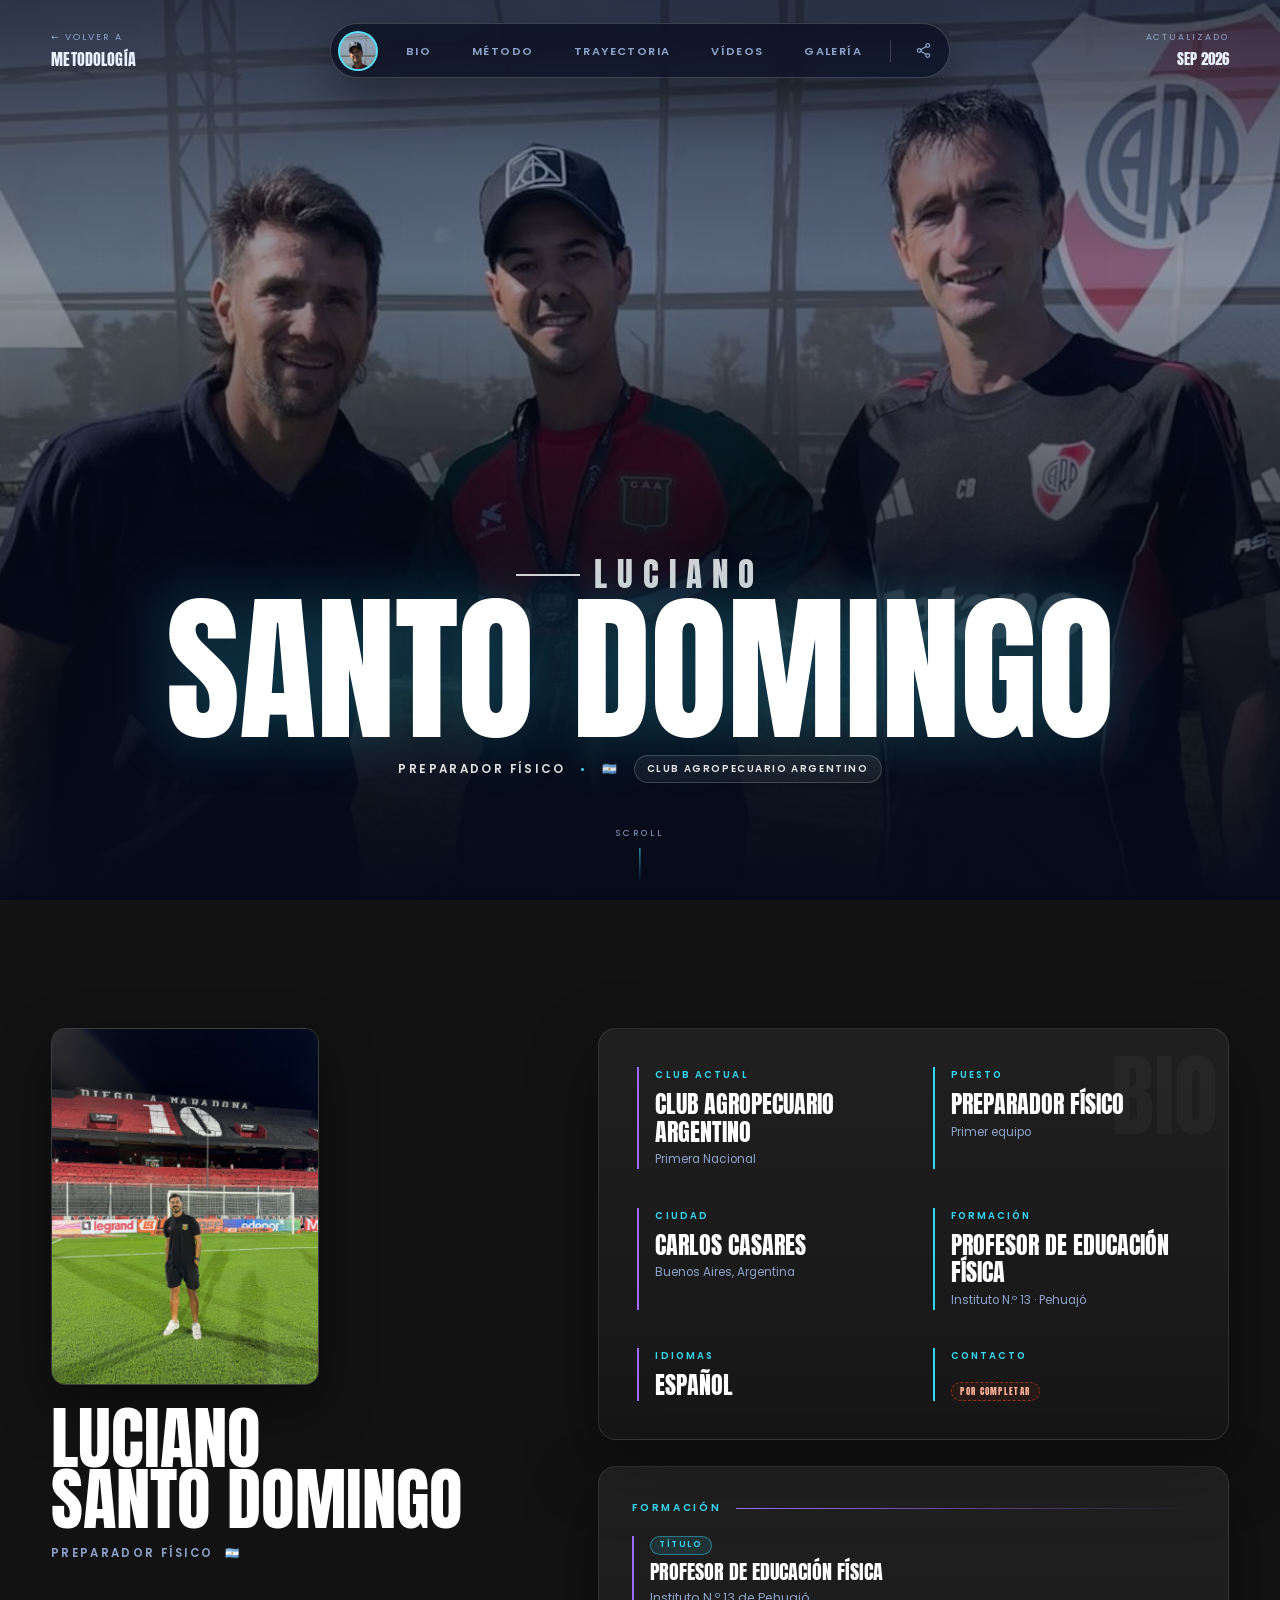
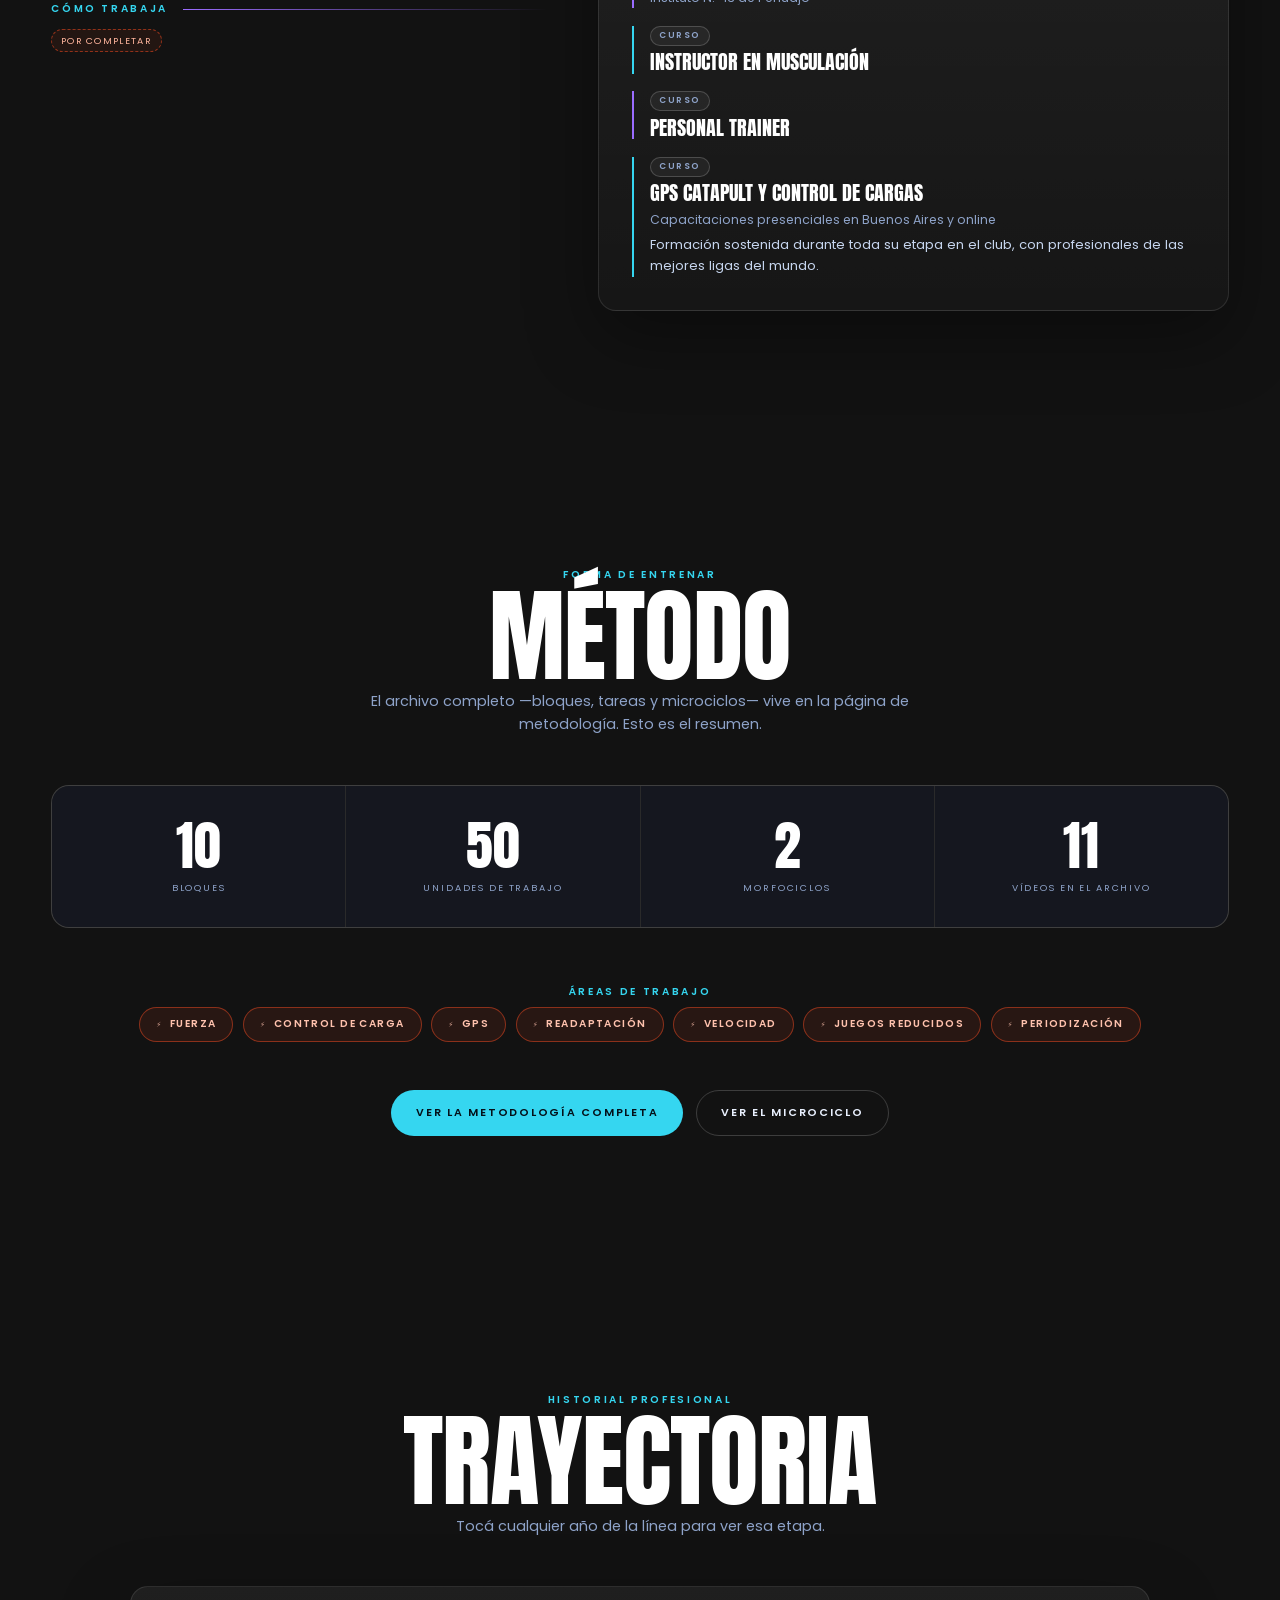
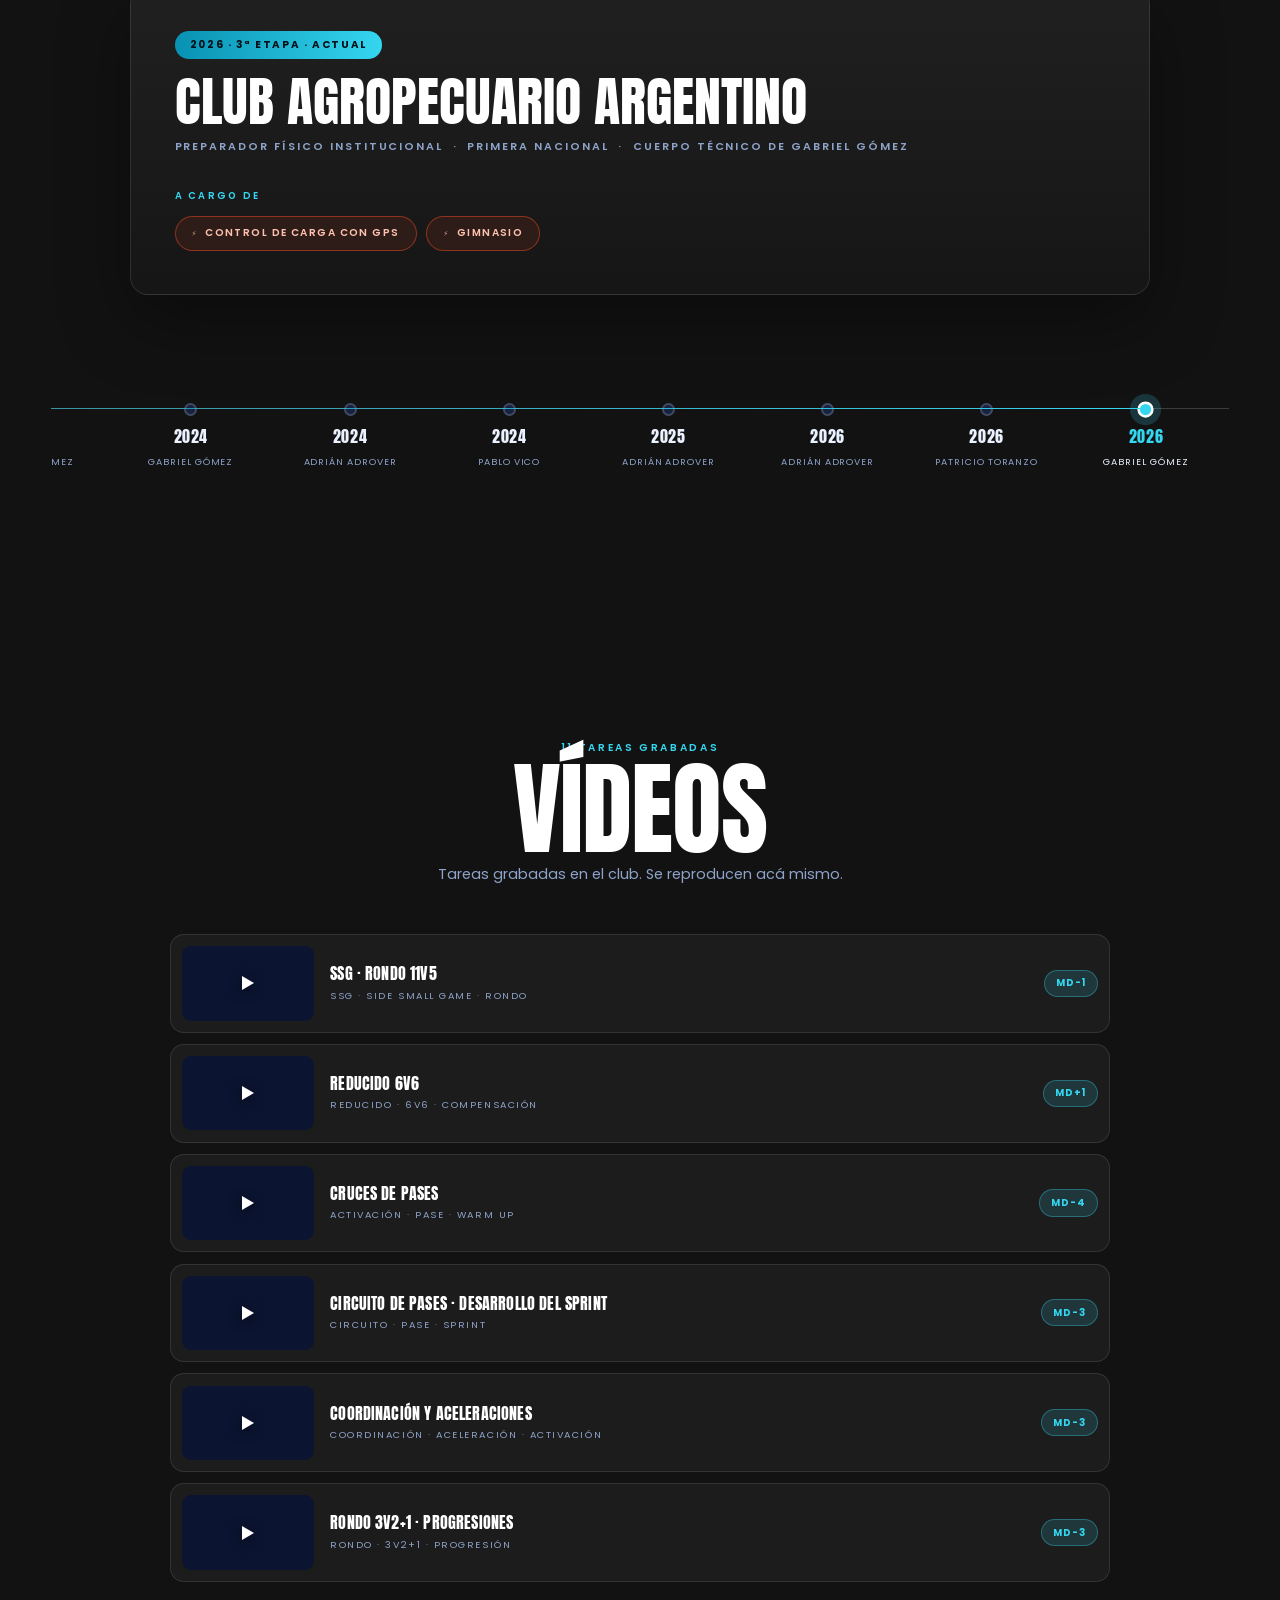
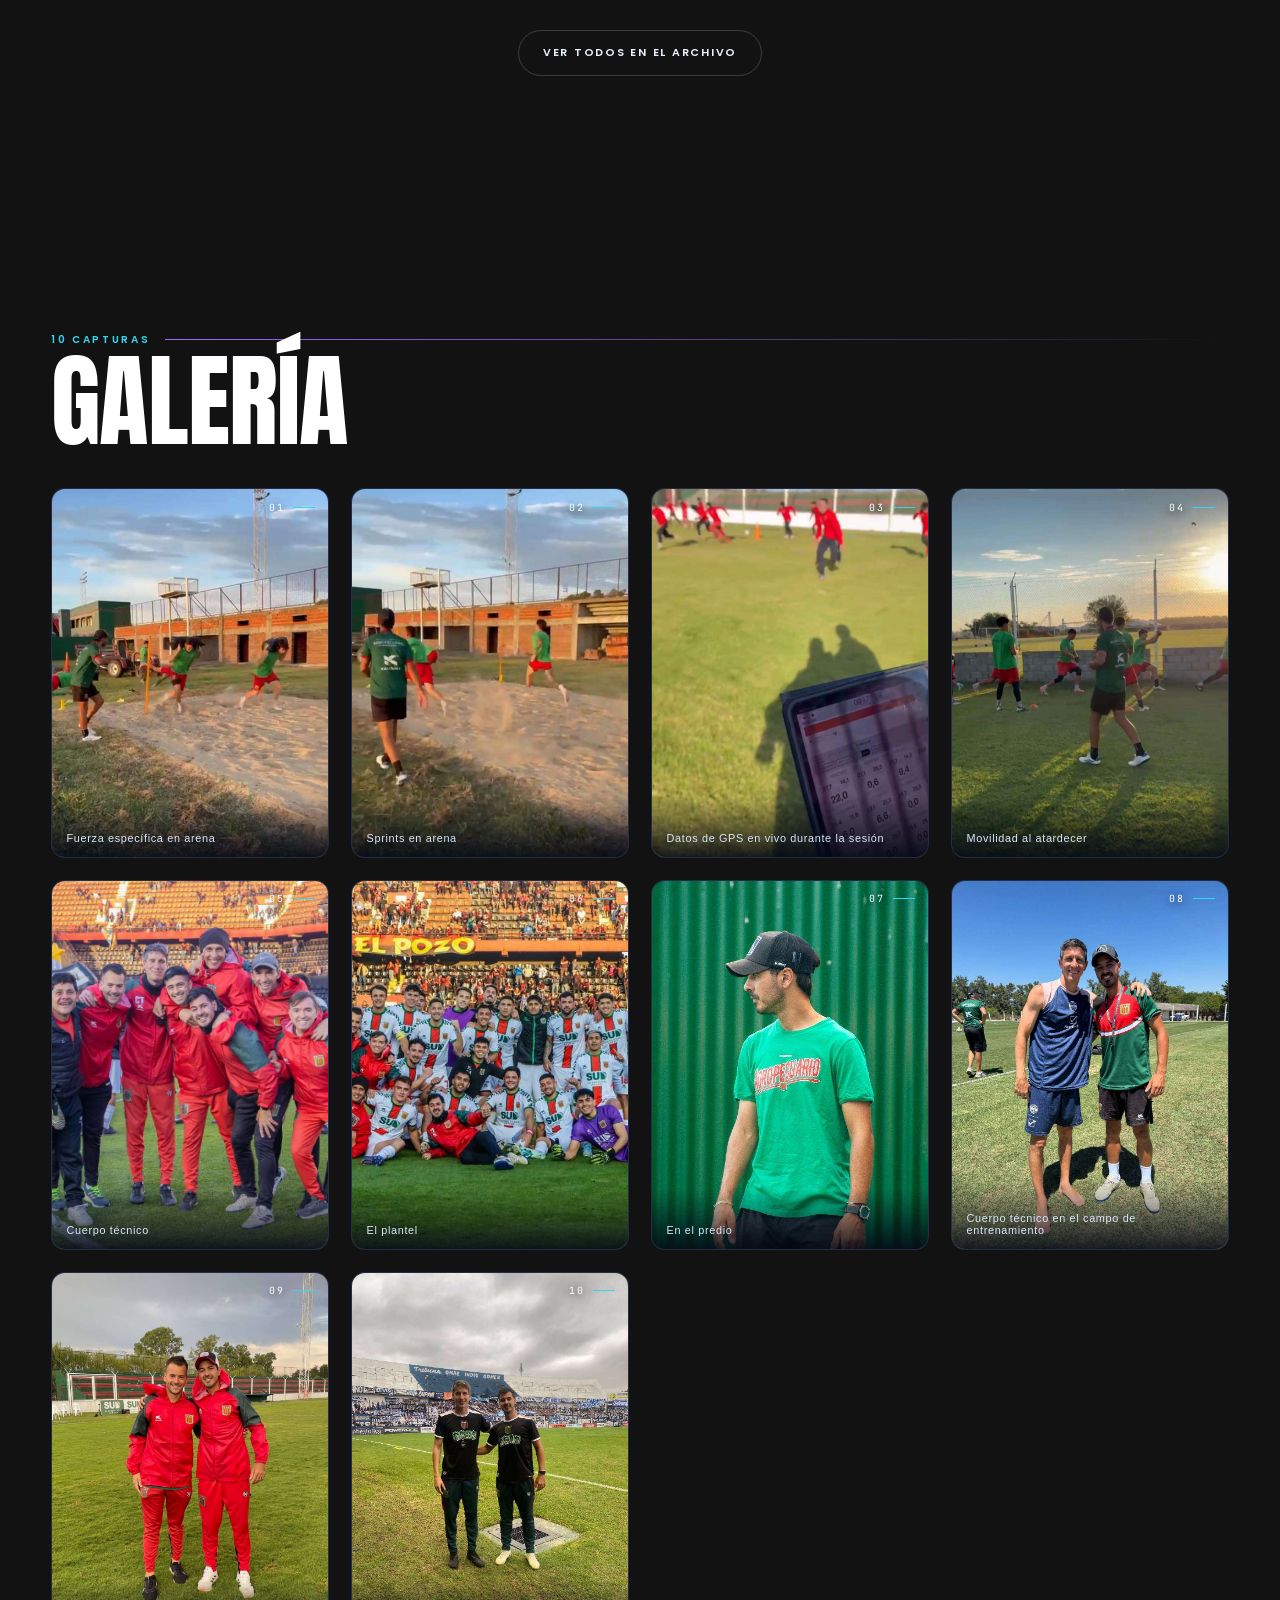
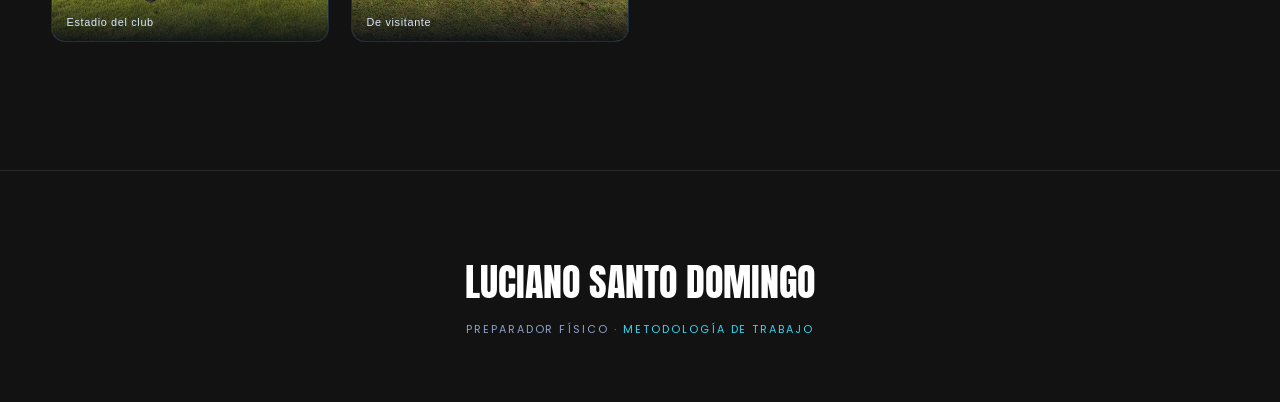
==== commit 6912971c: "Formación: título, cursos y capacitaciones Nueva tarjeta en el bloque BIO, debajo de la ficha de dat" ====
--- a/cv.html
+++ b/cv.html
@@ -81,9 +81,15 @@
         <p class="cv-eyebrow"><span>Cómo trabaja</span><i aria-hidden="true"></i></p>
         <div class="cv-bio-texto" id="cvBio"></div>
       </div>
-      <div class="cv-card cv-ficha">
-        <span class="cv-card-ghost" aria-hidden="true">BIO</span>
-        <div class="cv-ficha-grid" id="cvFicha"></div>
+      <div class="cv-bio-right">
+        <div class="cv-card cv-ficha">
+          <span class="cv-card-ghost" aria-hidden="true">BIO</span>
+          <div class="cv-ficha-grid" id="cvFicha"></div>
+        </div>
+        <div class="cv-card cv-estudios" id="cvEstudiosCaja" hidden>
+          <p class="cv-eyebrow"><span>Formación</span><i aria-hidden="true"></i></p>
+          <ul class="cv-estudios-lista" id="cvFormacion"></ul>
+        </div>
       </div>
     </div>
   </section>
--- a/assets/css/cv.css
+++ b/assets/css/cv.css
@@ -156,7 +156,7 @@
 .cv-hero-foto {
   position: absolute; inset: 0; width: 100%; height: 100%;
   object-fit: cover; object-position: center 28%;
-  opacity: .58; filter: saturate(.82) contrast(1.04);
+  opacity: .72; filter: saturate(.9) contrast(1.03);
 }
 .cv-hero::after {
   content: ""; position: absolute; inset: 0; pointer-events: none;
@@ -266,7 +266,14 @@
 .cv-bio { display: grid; grid-template-columns: minmax(0, .88fr) minmax(0, 1.12fr); gap: clamp(1.6rem, 4vw, 4rem); align-items: start; }
 @media (max-width: 900px) { .cv-bio { grid-template-columns: 1fr; } }
 
-.cv-retrato { width: clamp(96px, 12vw, 148px); height: clamp(96px, 12vw, 148px); border-radius: 50%; object-fit: cover; border: 2px solid var(--cv-line-2); margin-bottom: 1.2rem; }
+/* Retrato vertical, no circular: la foto es de cuerpo entero y el estadio
+   forma parte de lo que cuenta. */
+.cv-retrato {
+  width: clamp(200px, 55vw, 268px); aspect-ratio: 3 / 4; height: auto;
+  object-fit: cover; border-radius: 14px;
+  border: 1px solid var(--cv-line-2); margin-bottom: 1.4rem;
+  box-shadow: 0 22px 55px rgba(0, 0, 0, .4);
+}
 .cv-nombre-grande {
   margin: 0; font-family: var(--cv-display); font-weight: 400;
   font-size: clamp(2.3rem, 5.4vw, 4.6rem); line-height: .88; text-transform: uppercase; color: #fff;
@@ -287,7 +294,28 @@
 .cv-bio-texto { margin-top: .6rem; color: #c6d5ee; max-width: 56ch; }
 .cv-bio-texto p { margin: 0 0 .9rem; }
 
+.cv-bio-right { display: grid; gap: clamp(1rem, 2vw, 1.6rem); align-content: start; }
+
 .cv-ficha { padding: clamp(1.4rem, 3vw, 2.6rem); }
+
+/* Formación: una tarjeta con la lista de títulos y cursos. */
+.cv-estudios { padding: clamp(1.3rem, 2.6vw, 2.2rem); }
+.cv-estudios .cv-eyebrow { margin-bottom: 1.2rem; }
+.cv-estudios-lista { list-style: none; margin: 0; padding: 0; display: grid; gap: 1.1rem; }
+.cv-estudios-lista li {
+  display: grid; gap: .28rem;
+  padding-left: 1rem; border-left: 2px solid var(--cv-violet);
+}
+.cv-estudios-lista li:nth-child(2n) { border-left-color: var(--cv-cyan); }
+.cv-estudios-lista .tipo {
+  justify-self: start; padding: .12rem .5rem; border-radius: 999px;
+  border: 1px solid var(--cv-line-2); background: rgba(255, 255, 255, .05);
+  font-size: .54rem; font-weight: 600; letter-spacing: .18em; text-transform: uppercase; color: var(--cv-muted);
+}
+.cv-estudios-lista .tipo.es-titulo { border-color: rgba(53, 214, 240, .45); background: rgba(53, 214, 240, .12); color: var(--cv-cyan); }
+.cv-estudios-lista .t { font-family: var(--cv-display); font-size: clamp(1rem, 1.6vw, 1.28rem); line-height: 1.16; text-transform: uppercase; color: #fff; }
+.cv-estudios-lista .c { font-size: .78rem; color: var(--cv-muted); }
+.cv-estudios-lista .d { font-size: .82rem; color: #c6d5ee; }
 .cv-ficha-grid { display: grid; grid-template-columns: repeat(auto-fit, minmax(200px, 1fr)); gap: clamp(1.4rem, 3vw, 2.4rem); }
 .cv-dato { padding-left: 1rem; border-left: 2px solid var(--cv-violet); }
 .cv-dato:nth-child(2n) { border-left-color: var(--cv-cyan); }
@@ -330,6 +358,8 @@
 .cv-etapa-dato { padding: 1.1rem .8rem; text-align: center; background: var(--cv-card-2); }
 .cv-etapa-dato .k { display: block; font-size: .56rem; letter-spacing: .2em; text-transform: uppercase; color: var(--cv-muted); }
 .cv-etapa-dato .n { display: block; margin-top: .5rem; font-family: var(--cv-display); font-size: clamp(1.5rem, 3vw, 2.3rem); line-height: 1; color: #fff; }
+.cv-etapa-h { margin: clamp(1.4rem, 3vw, 2rem) 0 .8rem; font-size: .6rem; font-weight: 600; letter-spacing: .24em; text-transform: uppercase; color: var(--cv-cyan); }
+.cv-chips.left { justify-content: flex-start; }
 .cv-etapa-logros { list-style: none; margin: 1.6rem 0 0; padding: 0; display: grid; gap: .55rem; }
 .cv-etapa-logros li { position: relative; padding-left: 1.5rem; font-size: .88rem; color: #c6d5ee; }
 .cv-etapa-logros li::before { content: ""; position: absolute; left: 0; top: .55em; width: 8px; height: 8px; border-radius: 50%; background: var(--cv-ok); }
@@ -343,7 +373,18 @@
   overflow-x: auto; padding: 2.2rem .4rem 1rem;
   scrollbar-width: thin; scrollbar-color: var(--cv-line-2) transparent;
 }
-.cv-linea::before { content: ""; position: absolute; left: 0; right: 0; top: 2.55rem; height: 1px; background: var(--cv-line-2); }
+/* La línea es más larga que la ventana, así que su ancho lo mide el guion:
+   con `right: 0` sólo cubriría la parte visible y se cortaría al deslizar. */
+.cv-linea::before {
+  content: ""; position: absolute; left: 0; top: 2.55rem; height: 1px;
+  width: var(--ancho, 100%); background: var(--cv-line-2);
+}
+/* El tramo recorrido, hasta el punto activo. */
+.cv-linea::after {
+  content: ""; position: absolute; left: 0; top: 2.55rem; height: 1px;
+  width: var(--avance, 0); background: linear-gradient(90deg, rgba(53, 214, 240, .15), var(--cv-cyan));
+  transition: width .45s var(--cv-ease);
+}
 .cv-linea::-webkit-scrollbar { height: 6px; }
 .cv-linea::-webkit-scrollbar-thumb { background: var(--cv-line-2); border-radius: 999px; }
 .cv-hito {
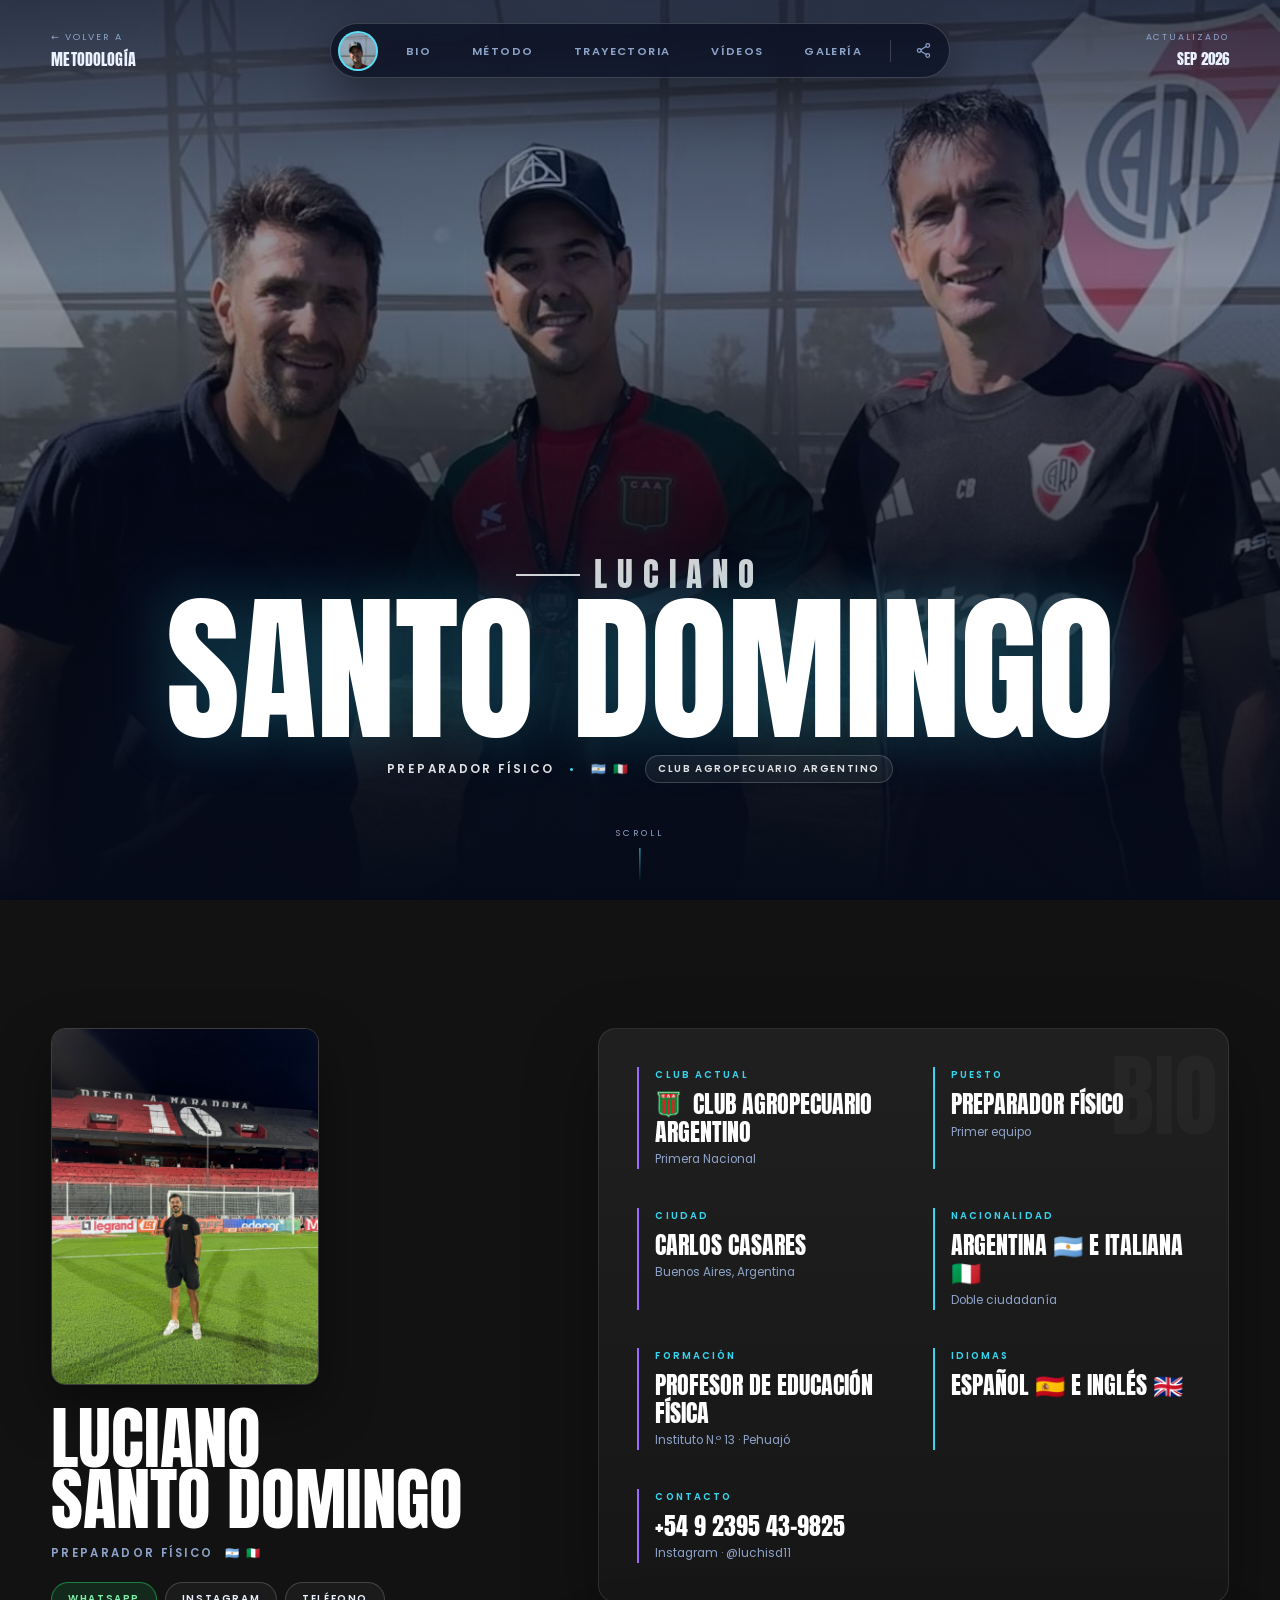
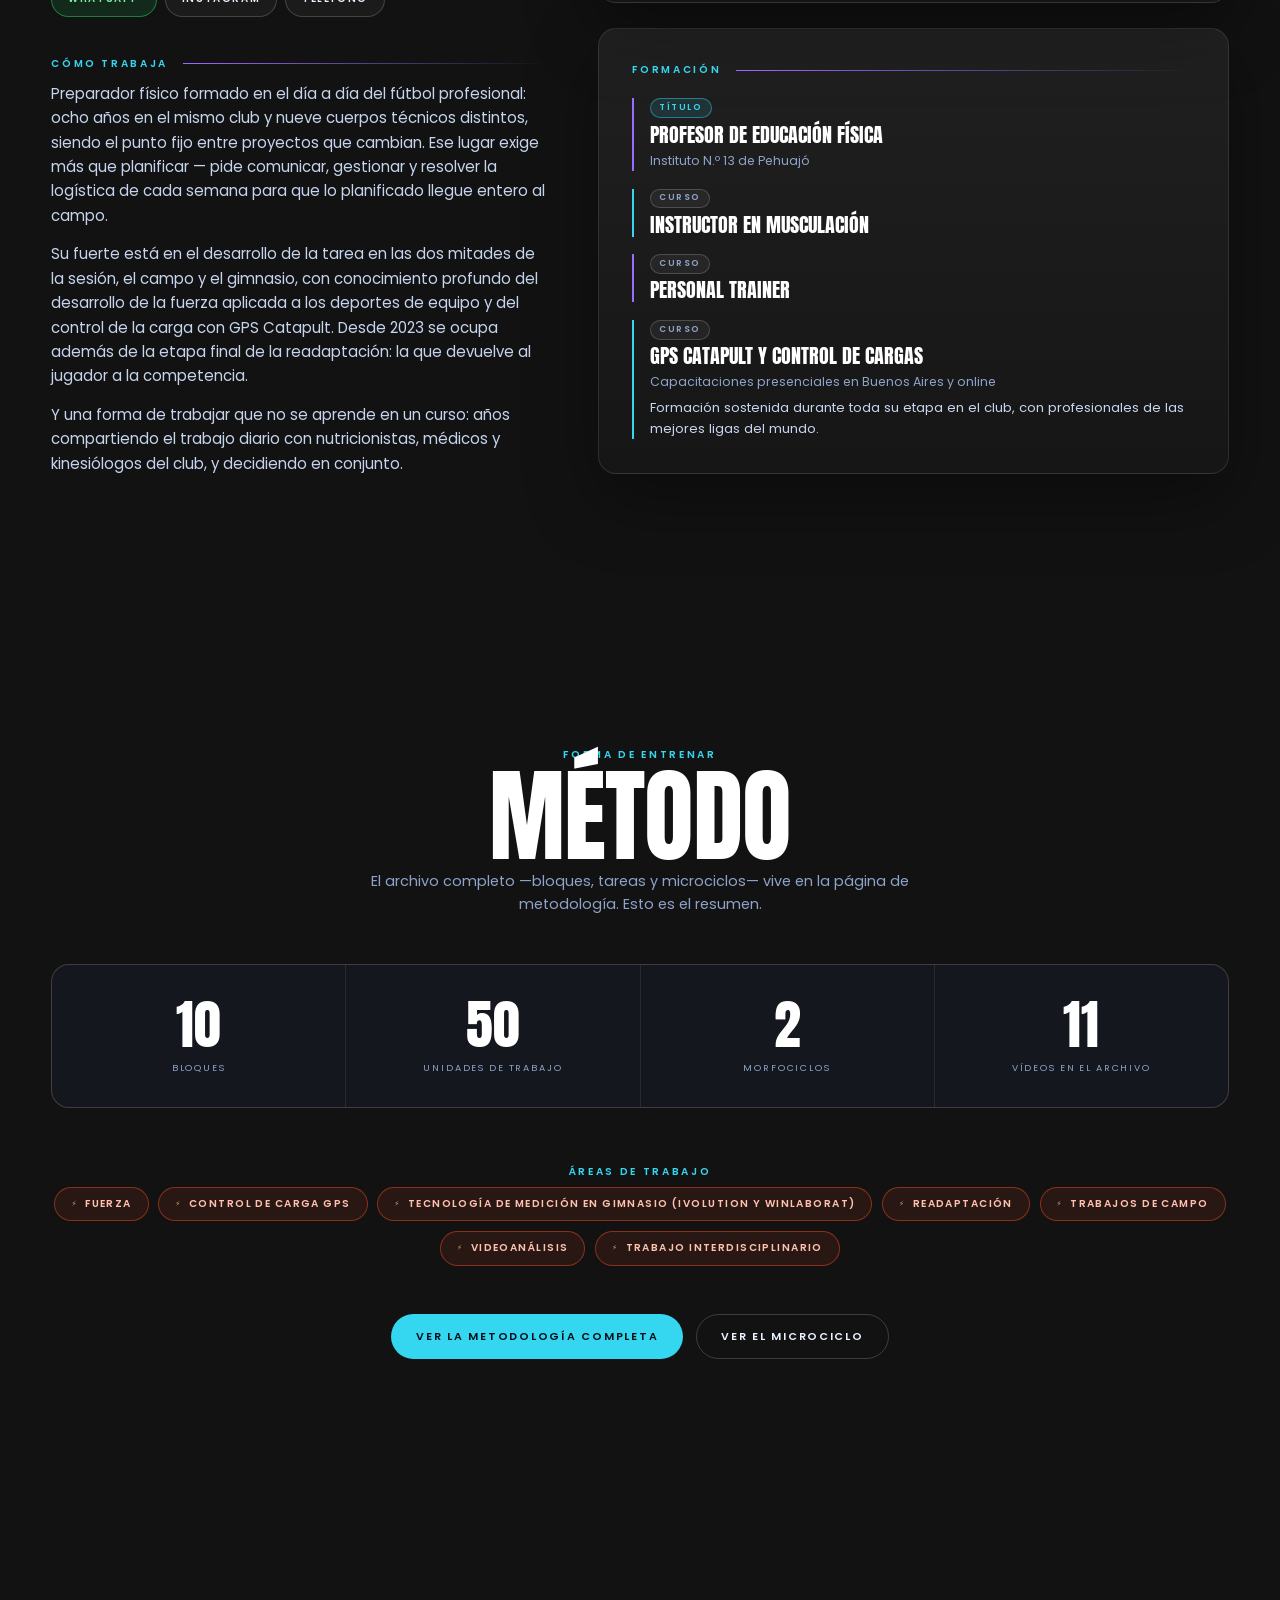
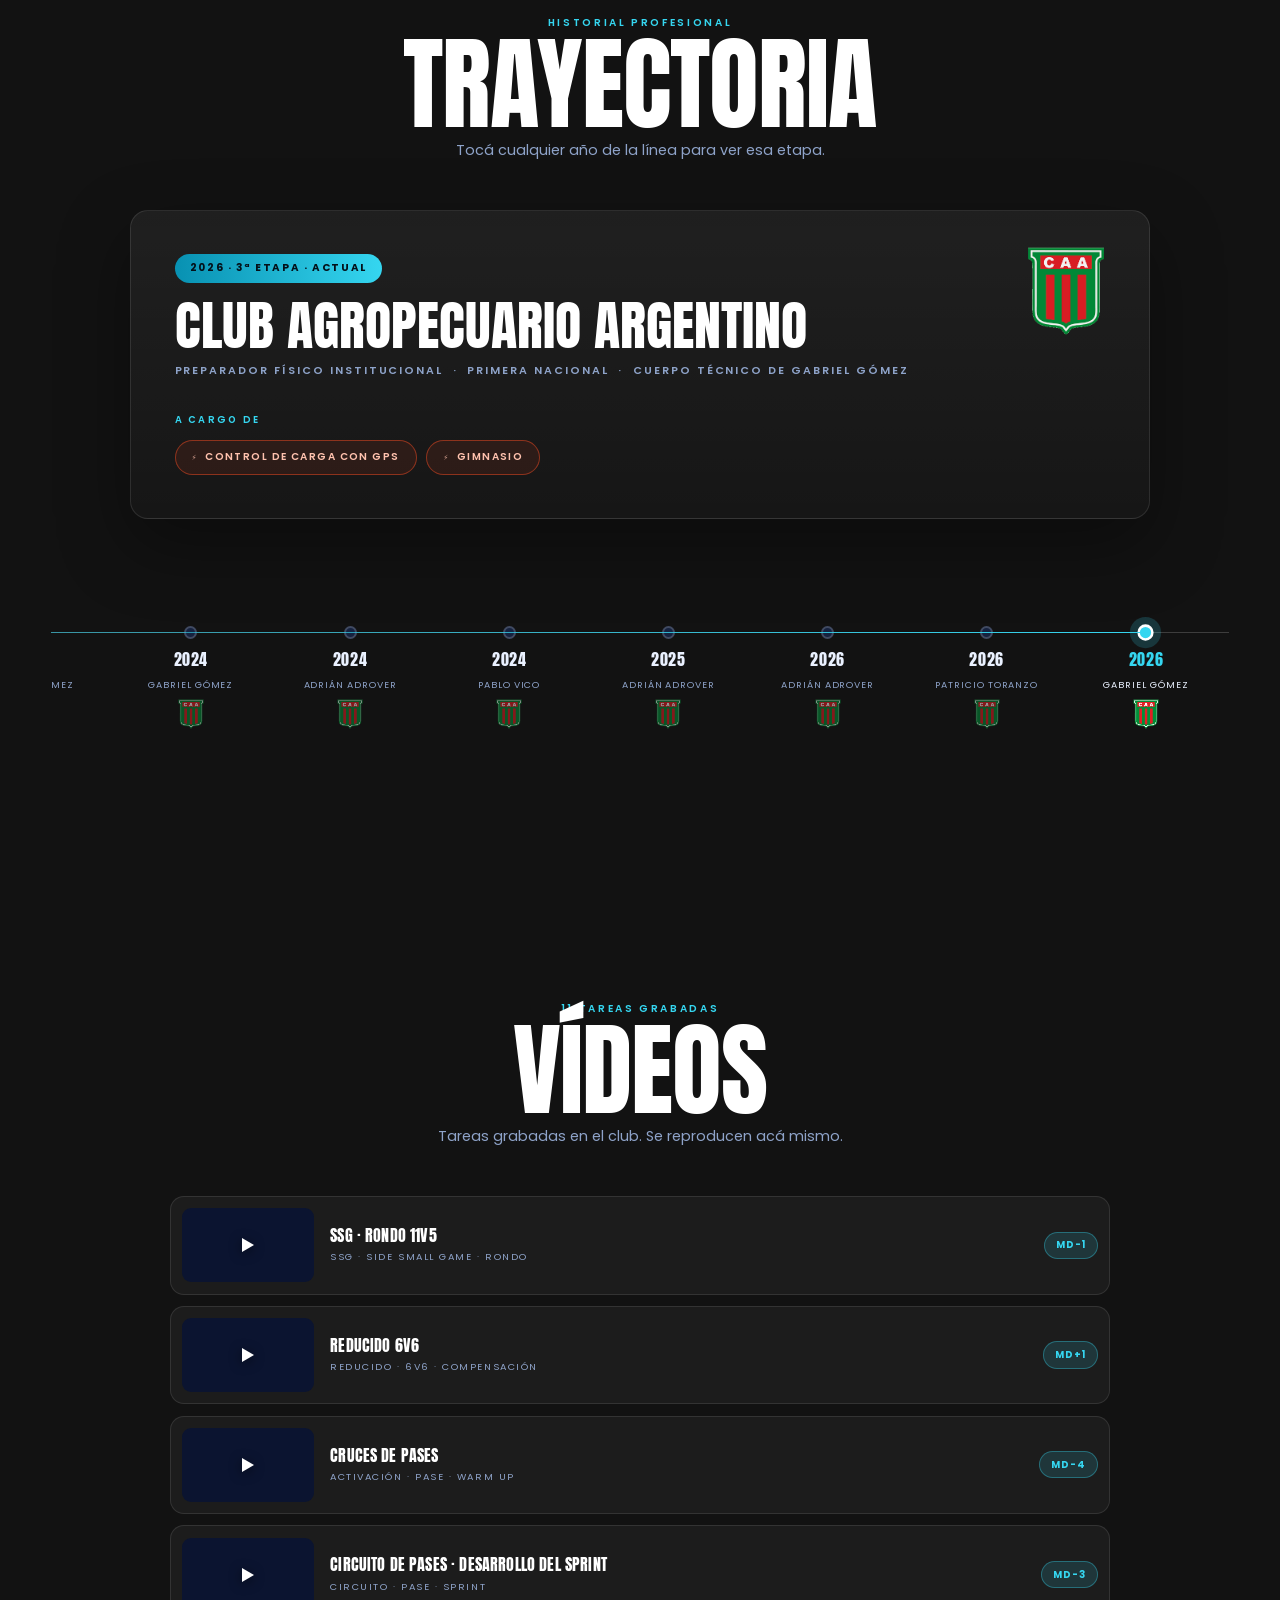
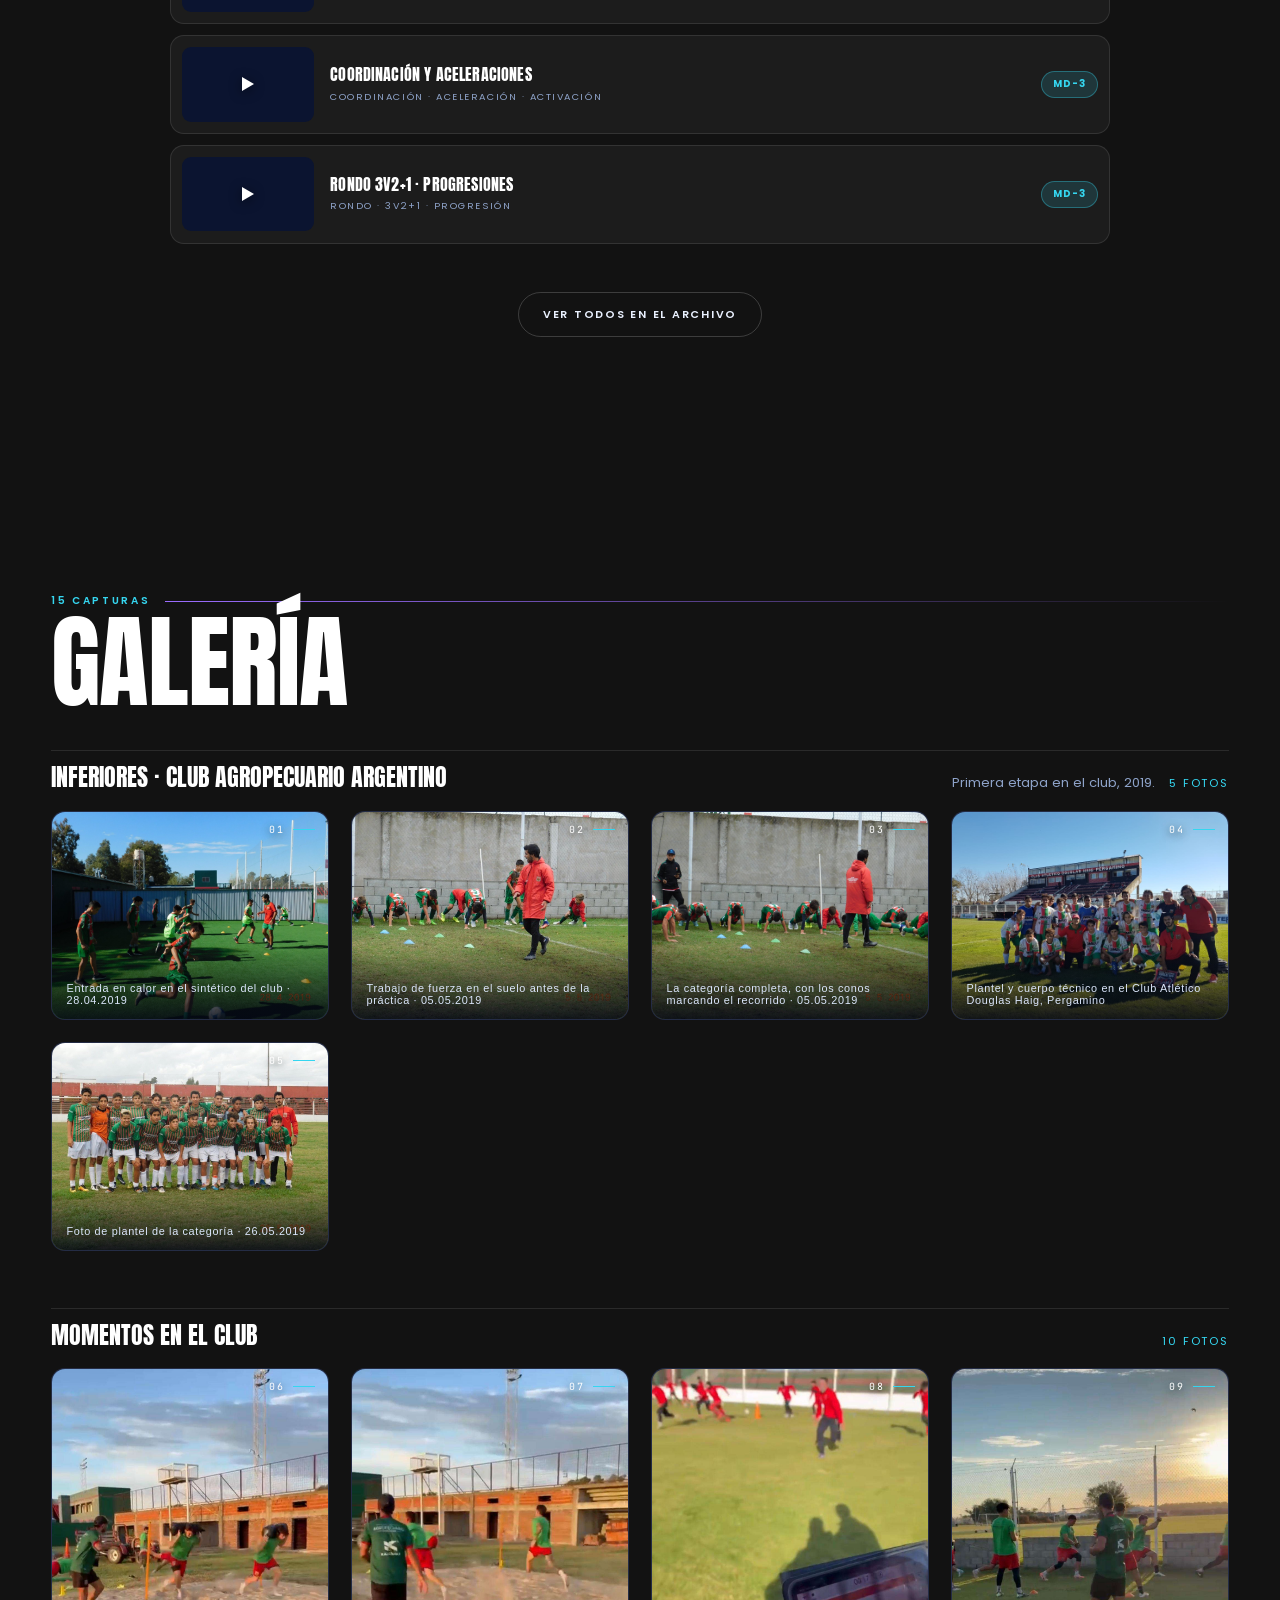
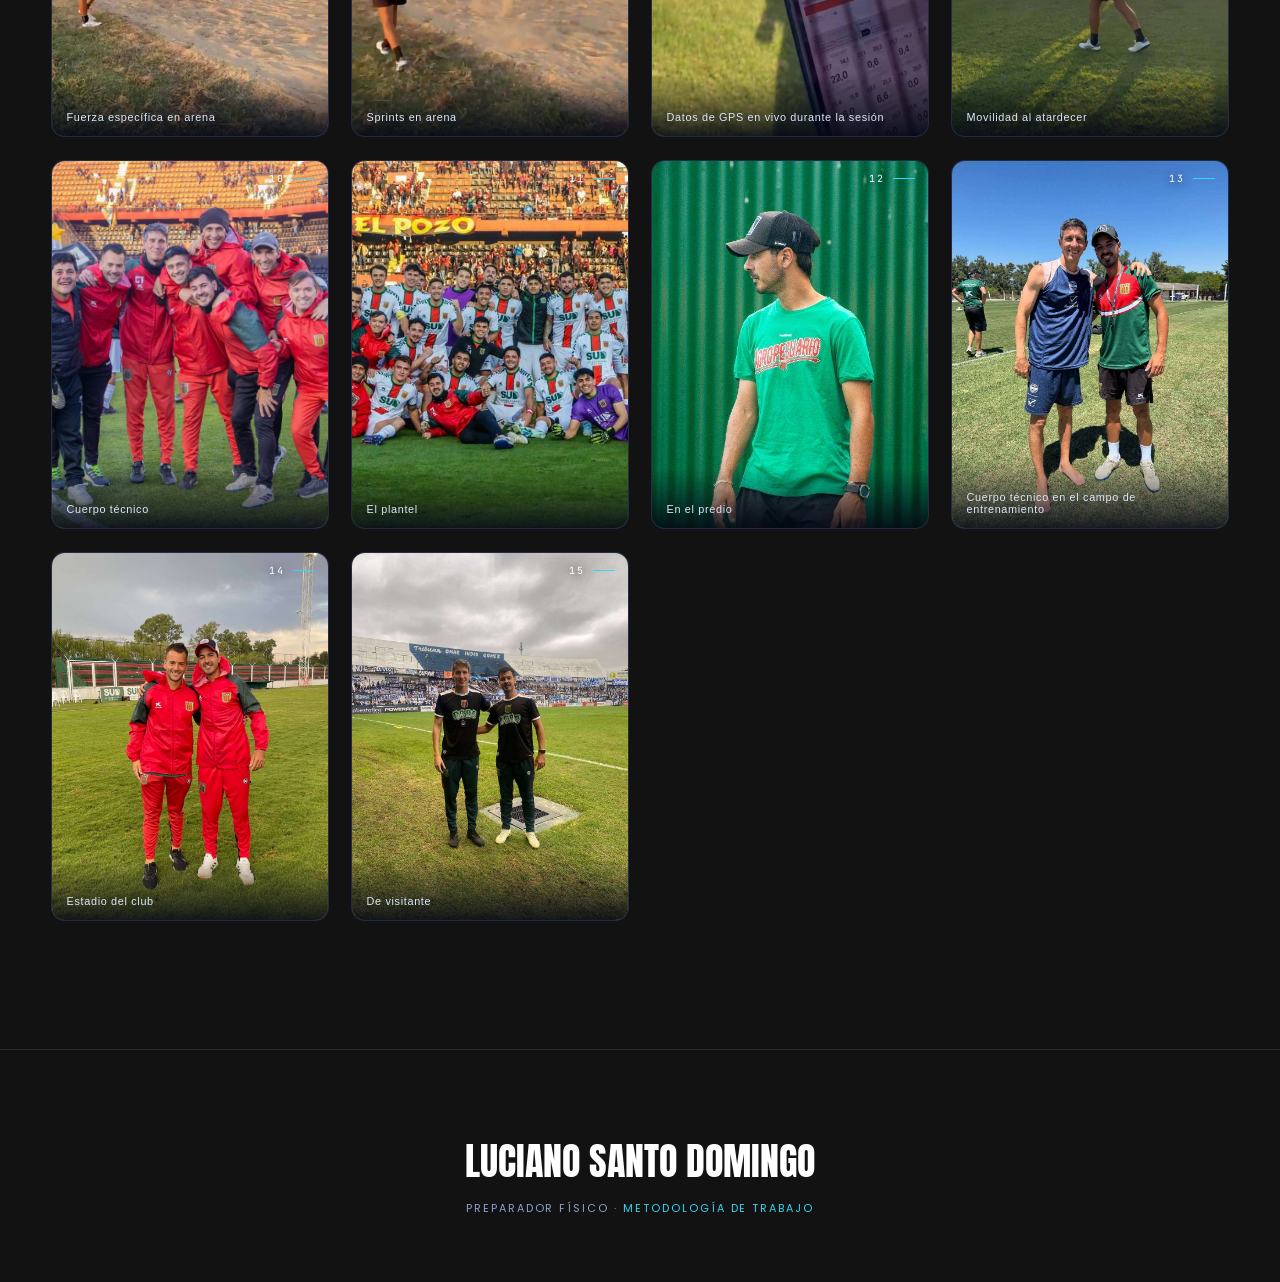
==== commit da9fb7cd: "La galería del CV, por carpetas — la primera: Inferiores 2019 Cada carpeta tiene su encabezado, su n" ====
--- a/cv.html
+++ b/cv.html
@@ -142,7 +142,7 @@
     <div class="cv-wrap">
       <p class="cv-eyebrow"><span id="cvGaleriaCuenta">Capturas</span><i aria-hidden="true"></i></p>
       <h2 class="cv-titulo left">Galería</h2>
-      <div class="cv-galeria" id="cvGaleria"></div>
+      <div class="cv-grupos" id="cvGaleria"></div>
     </div>
   </section>
 
--- a/assets/css/cv.css
+++ b/assets/css/cv.css
@@ -290,6 +290,9 @@
   color: var(--cv-ink); background: rgba(255, 255, 255, .04);
 }
 .cv-links a:hover { border-color: var(--cv-cyan); color: var(--cv-cyan); }
+/* El de WhatsApp se distingue: es el que más se va a usar. */
+.cv-links a.es-wa { border-color: rgba(37, 211, 102, .5); background: rgba(37, 211, 102, .12); color: #7ef0a8; }
+.cv-links a.es-wa:hover { border-color: #25d366; color: #b6f8cd; }
 .cv-bio-left .cv-eyebrow { margin-top: clamp(1.6rem, 3vw, 2.4rem); }
 .cv-bio-texto { margin-top: .6rem; color: #c6d5ee; max-width: 56ch; }
 .cv-bio-texto p { margin: 0 0 .9rem; }
@@ -322,6 +325,8 @@
 .cv-dato .k { display: block; font-size: .6rem; font-weight: 600; letter-spacing: .22em; text-transform: uppercase; color: var(--cv-cyan); margin-bottom: .45rem; }
 .cv-dato .v { display: block; font-family: var(--cv-display); font-size: clamp(1.05rem, 1.9vw, 1.55rem); line-height: 1.14; text-transform: uppercase; color: #fff; }
 .cv-dato .n { display: block; margin-top: .3rem; font-size: .74rem; color: var(--cv-muted); }
+/* El escudo, a la altura de la línea de texto y sin deformarse. */
+.cv-dato-escudo { display: inline-block; height: 1.1em; width: auto; vertical-align: -.14em; margin-right: .45em; object-fit: contain; }
 
 /* --------------------------------------------------------------
    MÉTODO
@@ -438,10 +443,33 @@
 /* --------------------------------------------------------------
    GALERÍA
    -------------------------------------------------------------- */
-.cv-galeria { display: grid; grid-template-columns: repeat(auto-fit, minmax(240px, 1fr)); gap: clamp(.8rem, 1.8vw, 1.4rem); margin-top: clamp(1.6rem, 4vw, 2.6rem); }
+/* La galería va por carpetas: cada una con su encabezado y su grilla. */
+.cv-grupos { margin-top: clamp(1.6rem, 4vw, 2.6rem); display: grid; gap: clamp(2.2rem, 5vw, 3.6rem); }
+.cv-grupo[hidden] { display: none; }
+.cv-grupo-cab {
+  display: flex; align-items: baseline; gap: .9rem; flex-wrap: wrap;
+  border-top: 1px solid var(--cv-line); padding-top: .8rem; margin-bottom: 1.1rem;
+}
+.cv-grupo-cab h3 {
+  /* Puede envolver: «Inferiores · Club Agropecuario Argentino» no entra de
+     una línea en un teléfono. */
+  margin: 0; flex: 1 1 auto; min-width: 0; overflow-wrap: break-word;
+  font-family: var(--cv-display); font-weight: 400;
+  font-size: clamp(1.05rem, 2.2vw, 1.5rem); line-height: 1.1;
+  text-transform: uppercase; color: #fff;
+}
+.cv-grupo-nota { margin: 0; font-size: .82rem; color: var(--cv-muted); }
+.cv-grupo-cuenta { margin-left: auto; flex: 0 0 auto; white-space: nowrap; font-size: .7rem; letter-spacing: .16em; text-transform: uppercase; color: var(--cv-cyan); }
+
+.cv-galeria { display: grid; grid-template-columns: repeat(auto-fit, minmax(240px, 1fr)); gap: clamp(.8rem, 1.8vw, 1.4rem); }
 .cv-foto { position: relative; overflow: hidden; border-radius: 14px; border: 1px solid var(--cv-line); background: #0b1430; cursor: pointer; padding: 0; }
 .cv-foto img { width: 100%; height: 100%; aspect-ratio: 3 / 4; object-fit: cover; transition: transform .6s var(--cv-ease); }
-.cv-foto:nth-child(4n) img, .cv-foto:nth-child(4n+1) img { aspect-ratio: 4 / 3; }
+/* La proporción la fija el grupo: las apaisadas no entran en un 3/4. */
+.cv-grupo[data-formato="apaisado"] .cv-foto img { aspect-ratio: 4 / 3; }
+/* Y el encuadre, cada foto. */
+.cv-foto[data-foco="alto"] img  { object-position: 50% 24%; }
+.cv-foto[data-foco="medio"] img { object-position: 50% 44%; }
+.cv-foto[data-foco="bajo"] img  { object-position: 50% 72%; }
 .cv-foto:hover img { transform: scale(1.04); }
 .cv-foto:focus-visible { outline: 2px solid var(--cv-cyan); outline-offset: 3px; }
 .cv-foto-n { position: absolute; right: .8rem; top: .7rem; display: flex; align-items: center; gap: .5rem; font-family: var(--cv-mono); font-size: .62rem; letter-spacing: .18em; color: #fff; text-shadow: 0 2px 8px rgba(0, 0, 0, .8); }
@@ -469,6 +497,17 @@
 .cv-lightbox-caja { width: min(1100px, 100%); }
 .cv-lightbox-caja iframe, .cv-lightbox-caja img { width: 100%; border: 0; border-radius: 14px; display: block; }
 .cv-lightbox-caja iframe { aspect-ratio: 16 / 9; height: auto; }
+/* Flechas para pasar de una foto a otra sin cerrar el visor. */
+.cv-lightbox-nav {
+  position: absolute; top: 50%; transform: translateY(-50%);
+  width: 46px; height: 46px; border-radius: 50%; cursor: pointer;
+  border: 1px solid var(--cv-line-2); background: rgba(255, 255, 255, .09);
+  color: #fff; font-size: 1.6rem; line-height: 1; display: grid; place-items: center;
+}
+.cv-lightbox-nav:hover { background: rgba(255, 255, 255, .18); }
+.cv-lightbox-nav[data-paso="-1"] { left: clamp(.4rem, 2vw, 1.4rem); }
+.cv-lightbox-nav[data-paso="1"]  { right: clamp(.4rem, 2vw, 1.4rem); }
+.cv-lightbox-nav:focus-visible { outline: 2px solid var(--cv-cyan); outline-offset: 2px; }
 .cv-lightbox-caja img { max-height: 82svh; object-fit: contain; }
 .cv-lightbox-pie { margin: .9rem 0 0; text-align: center; color: var(--cv-muted); font-size: .8rem; }
 
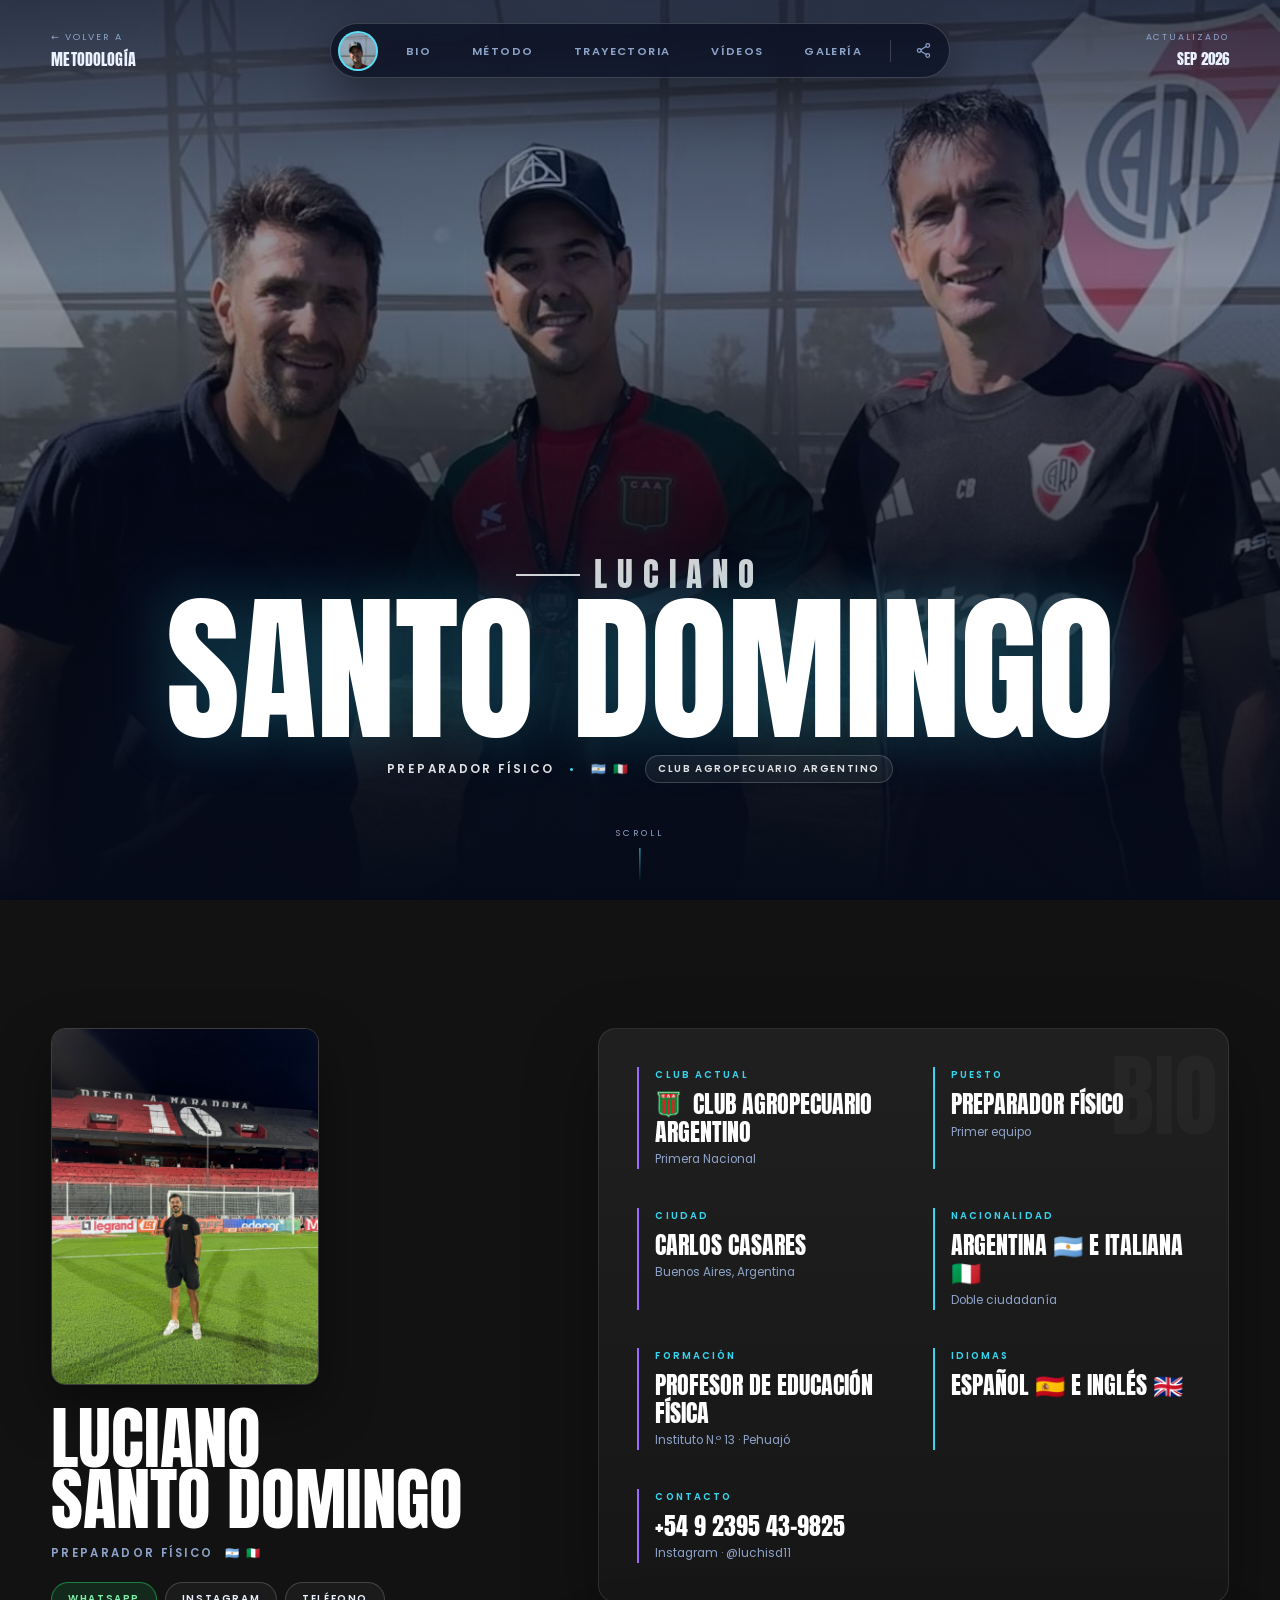
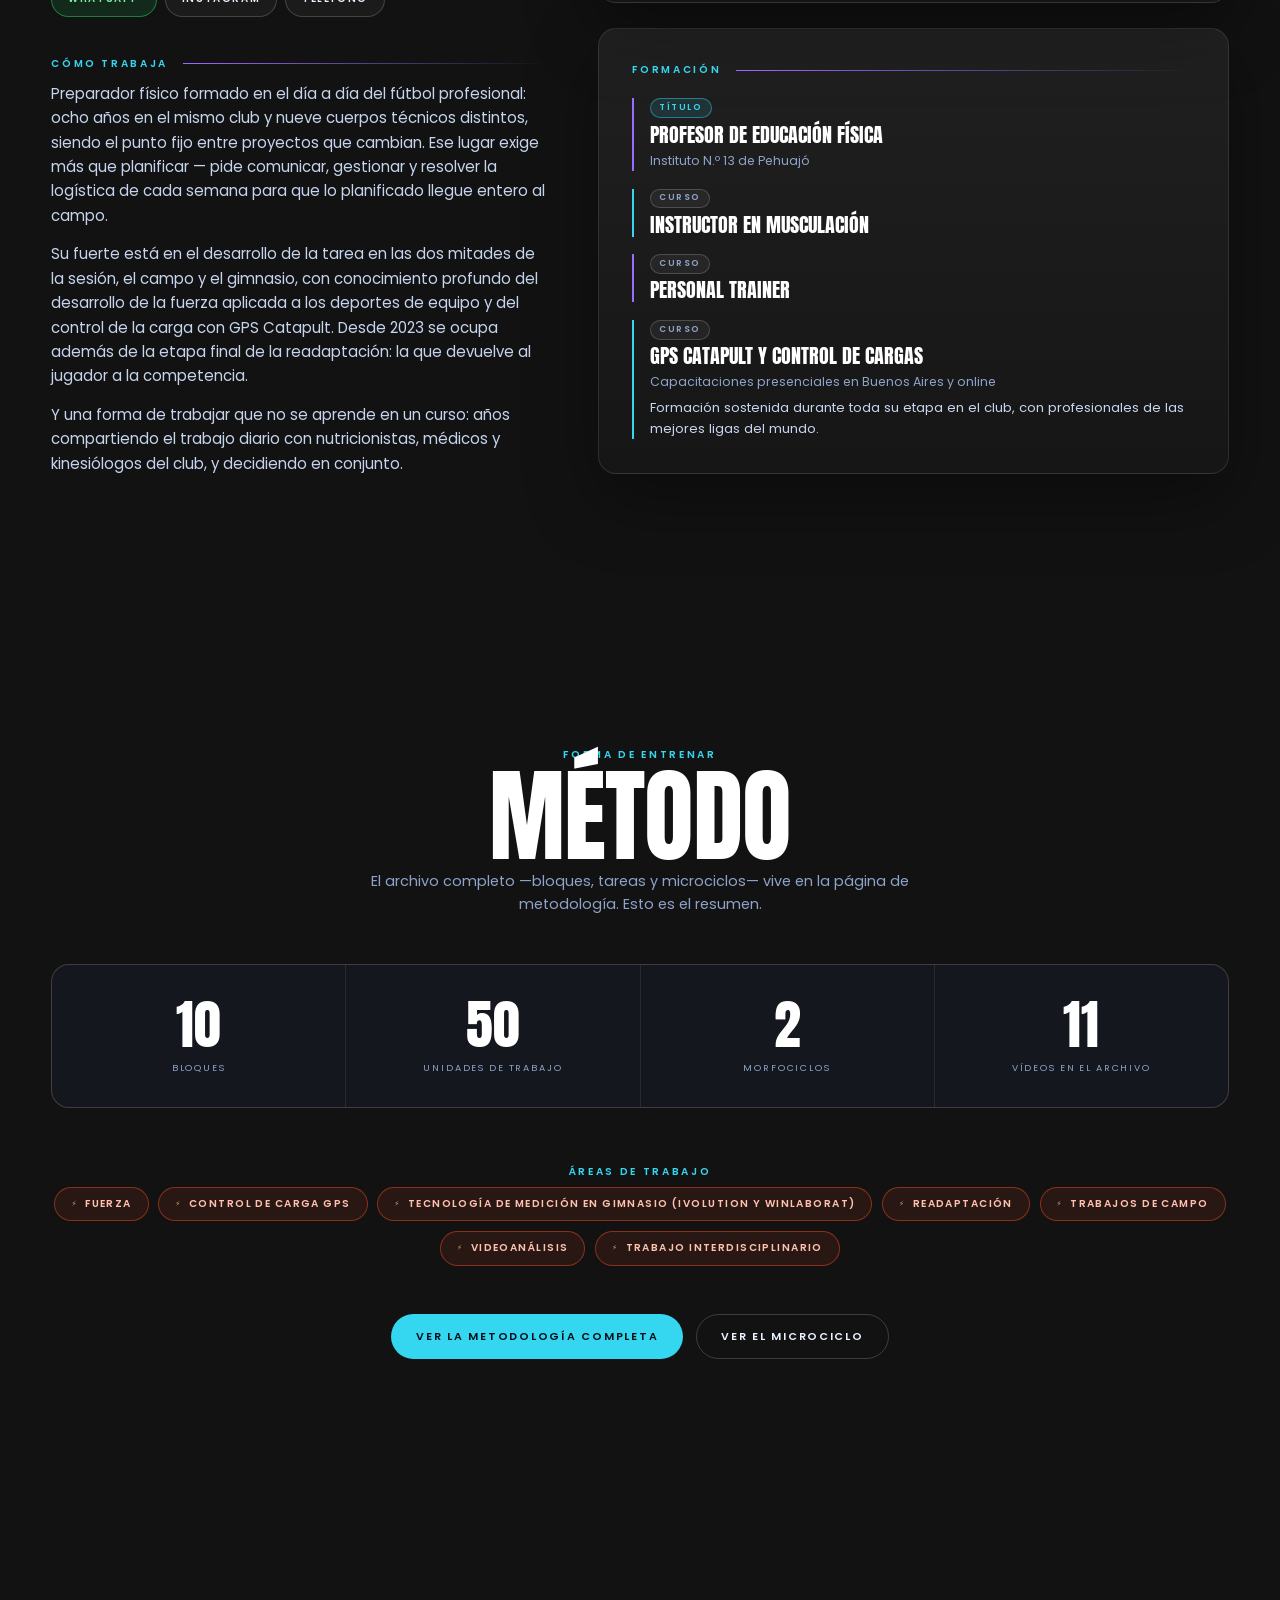
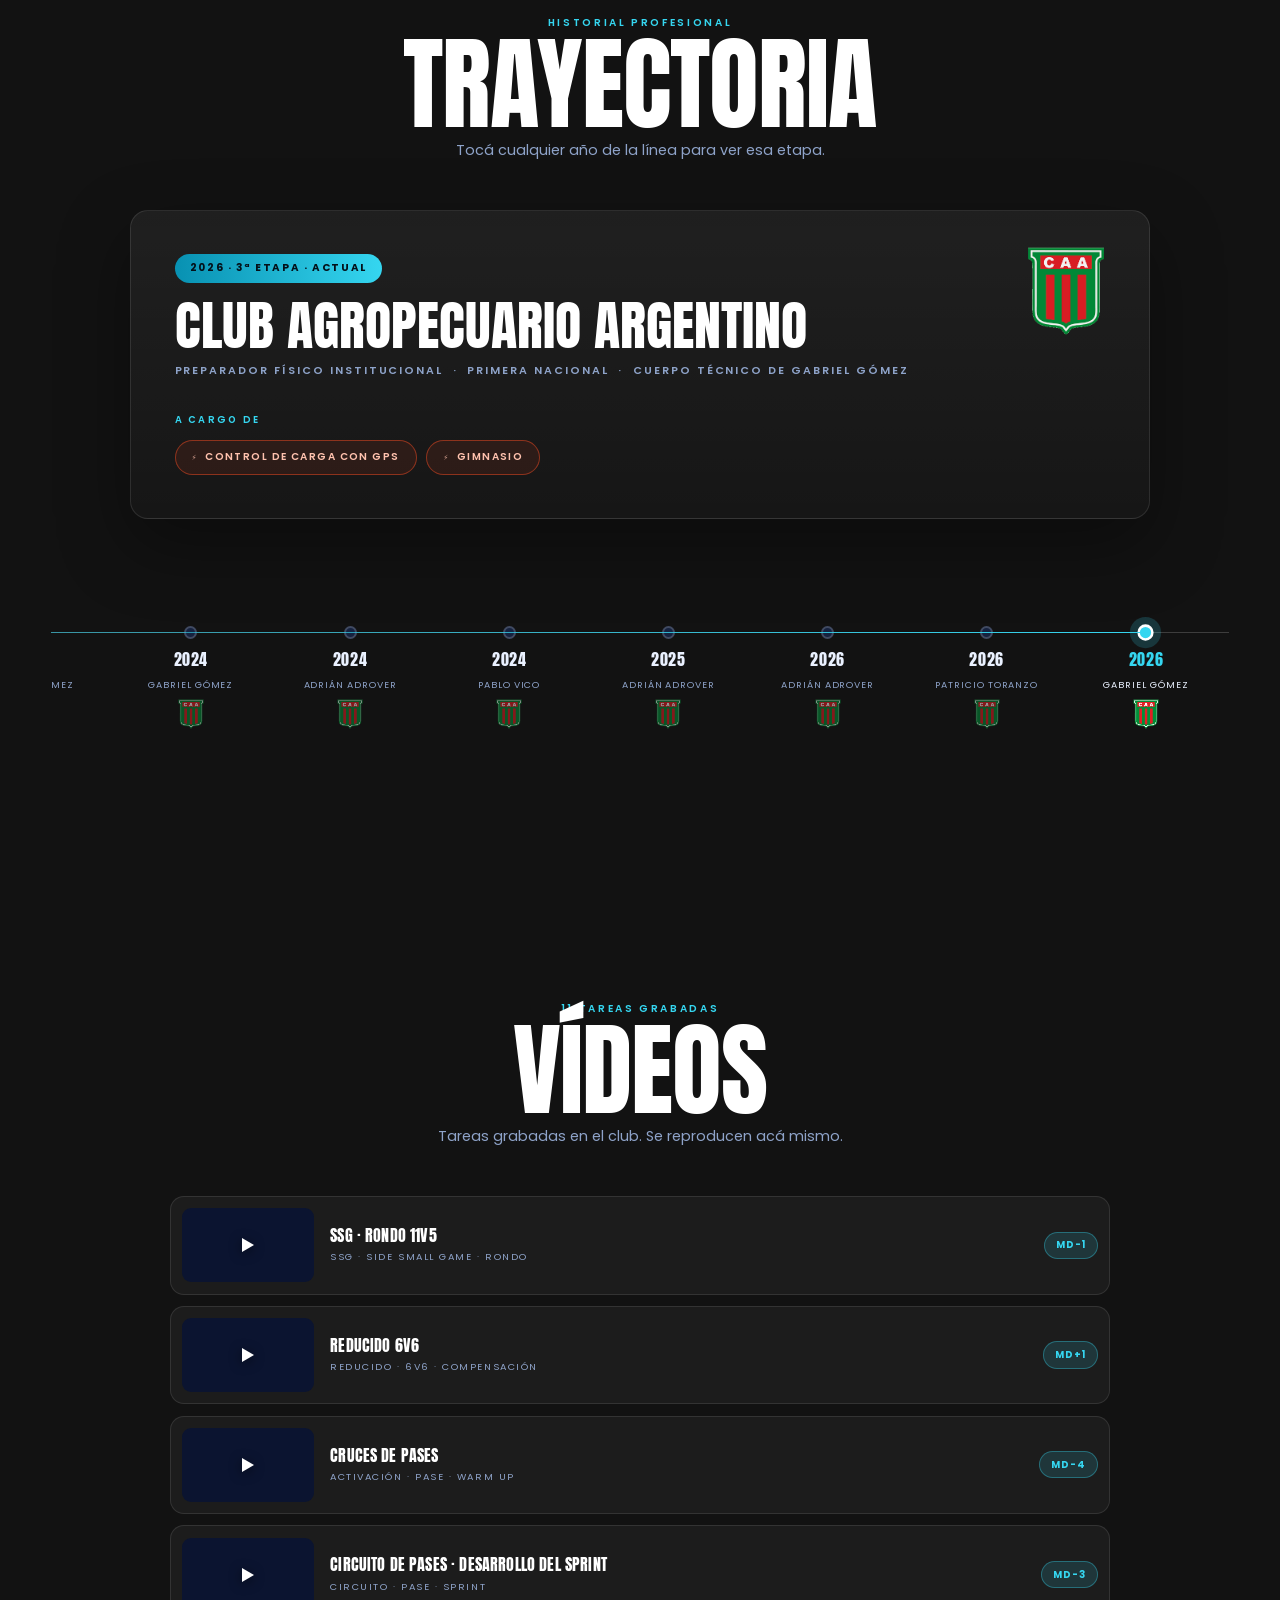
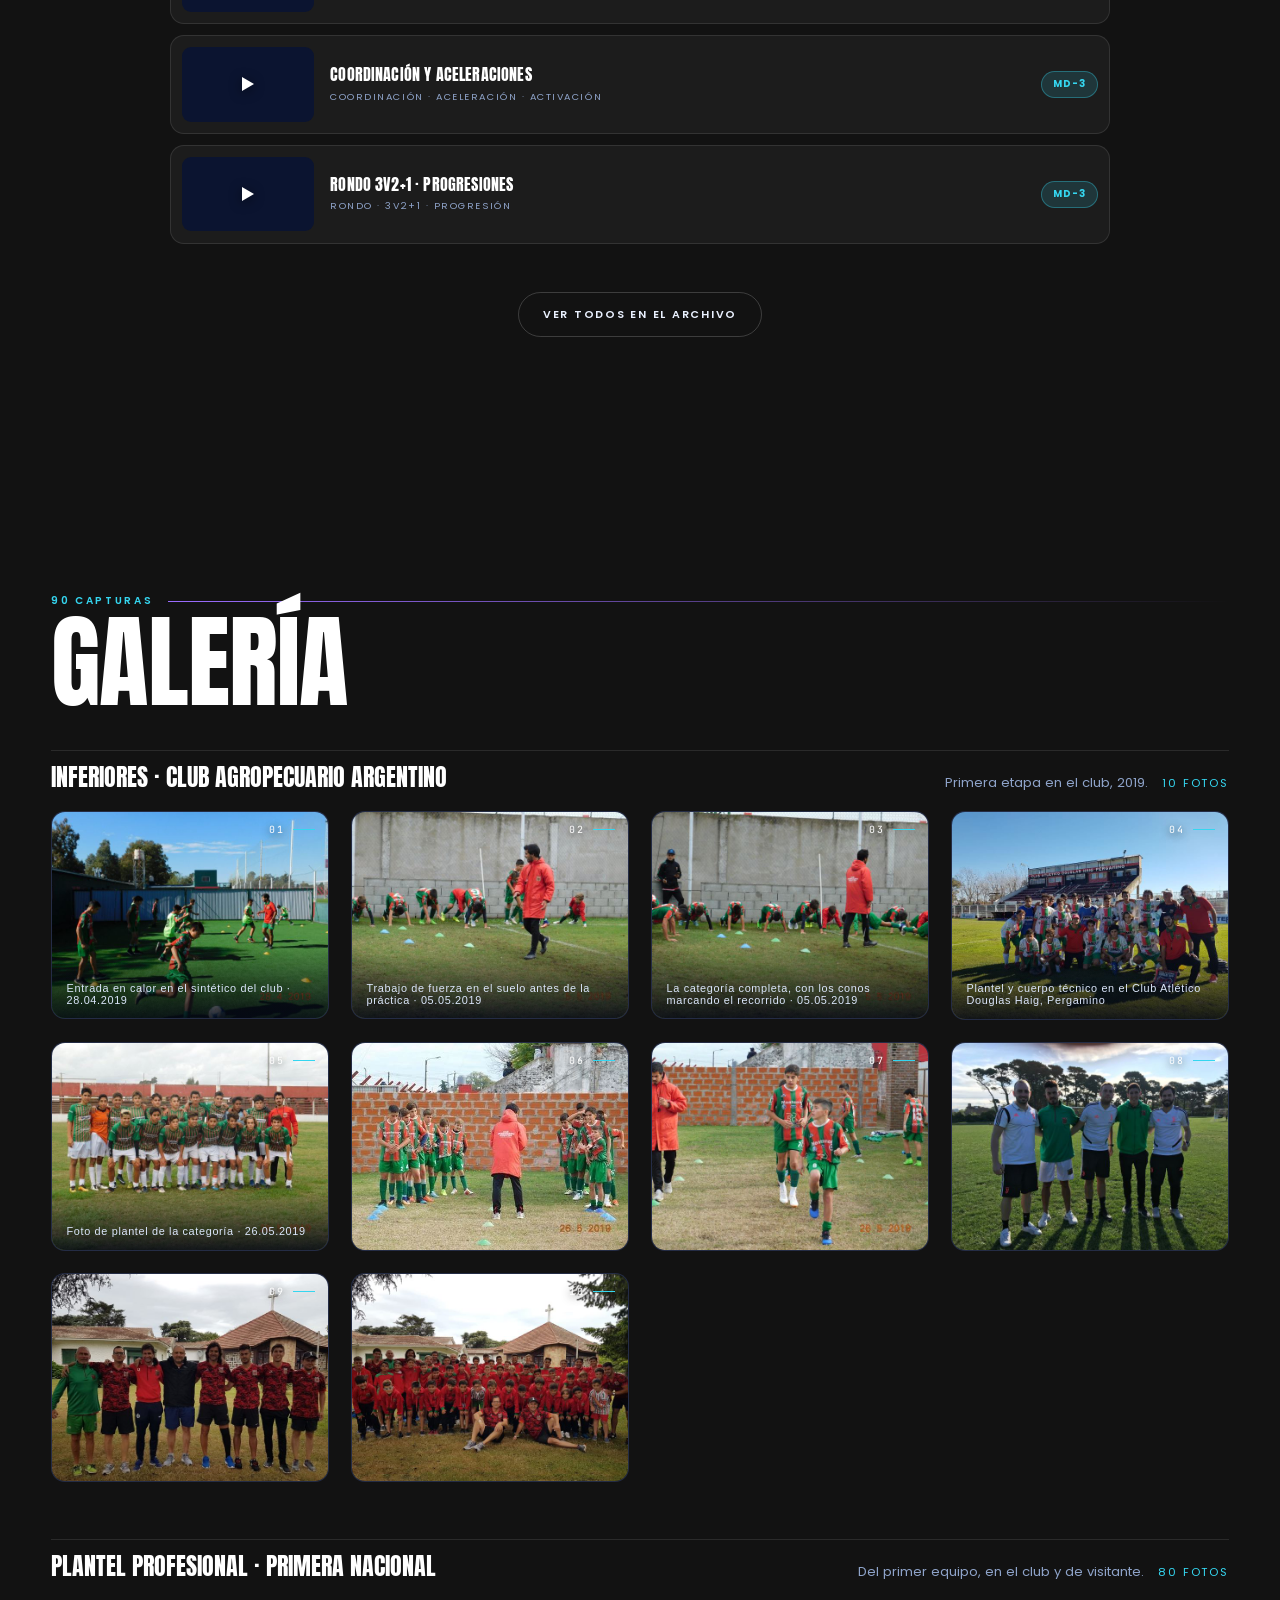
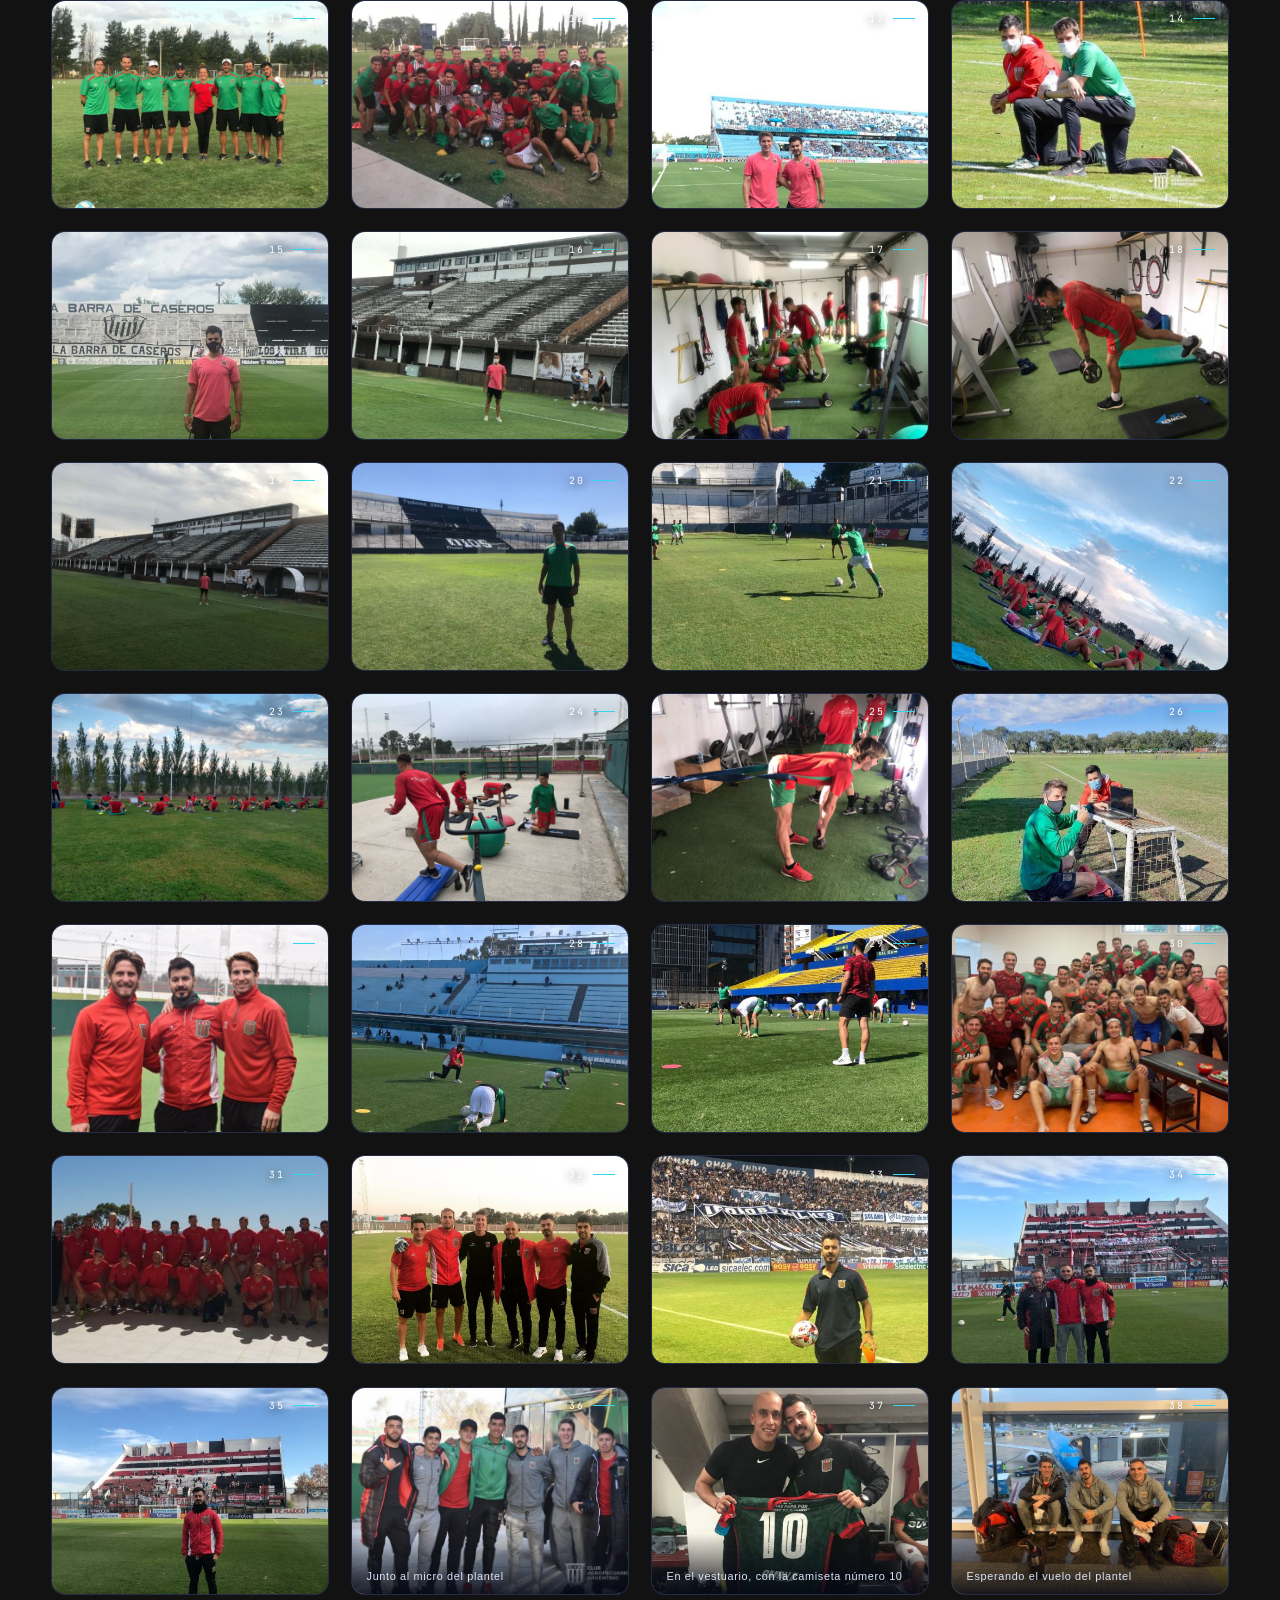
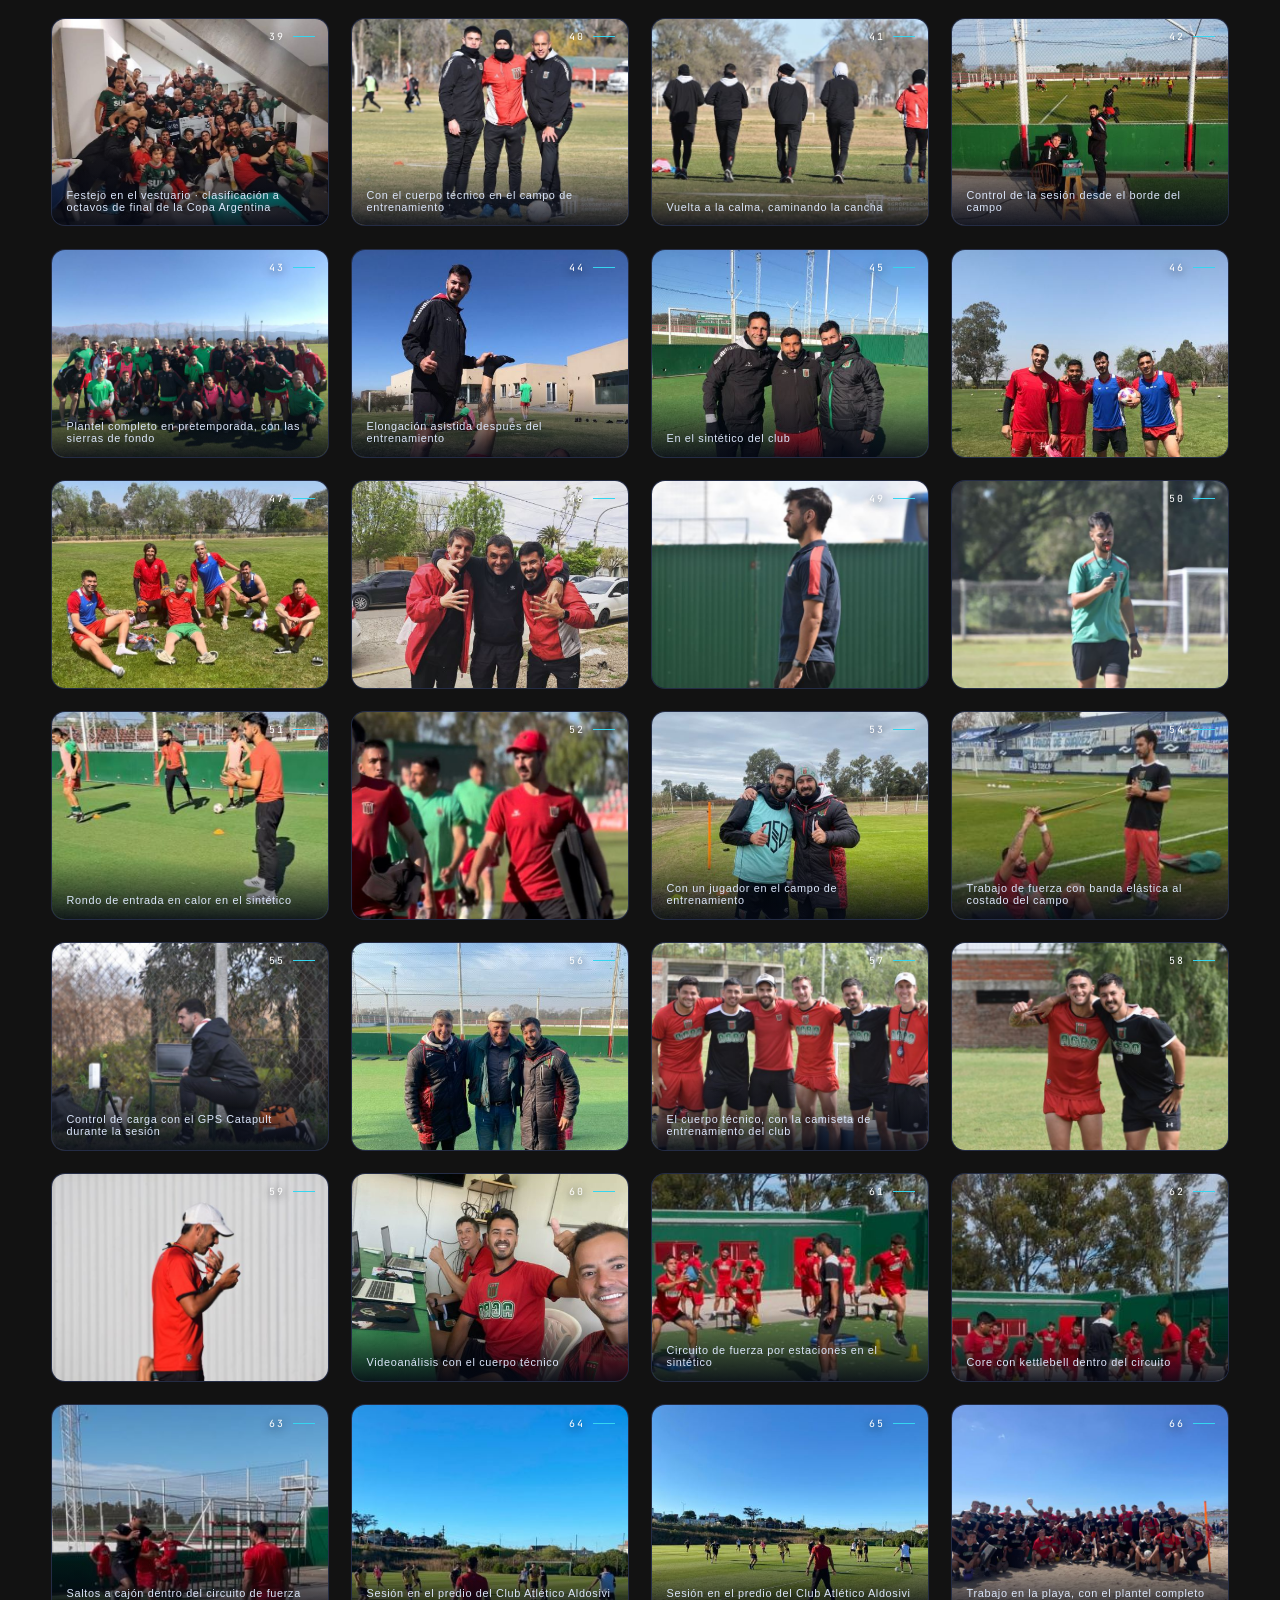
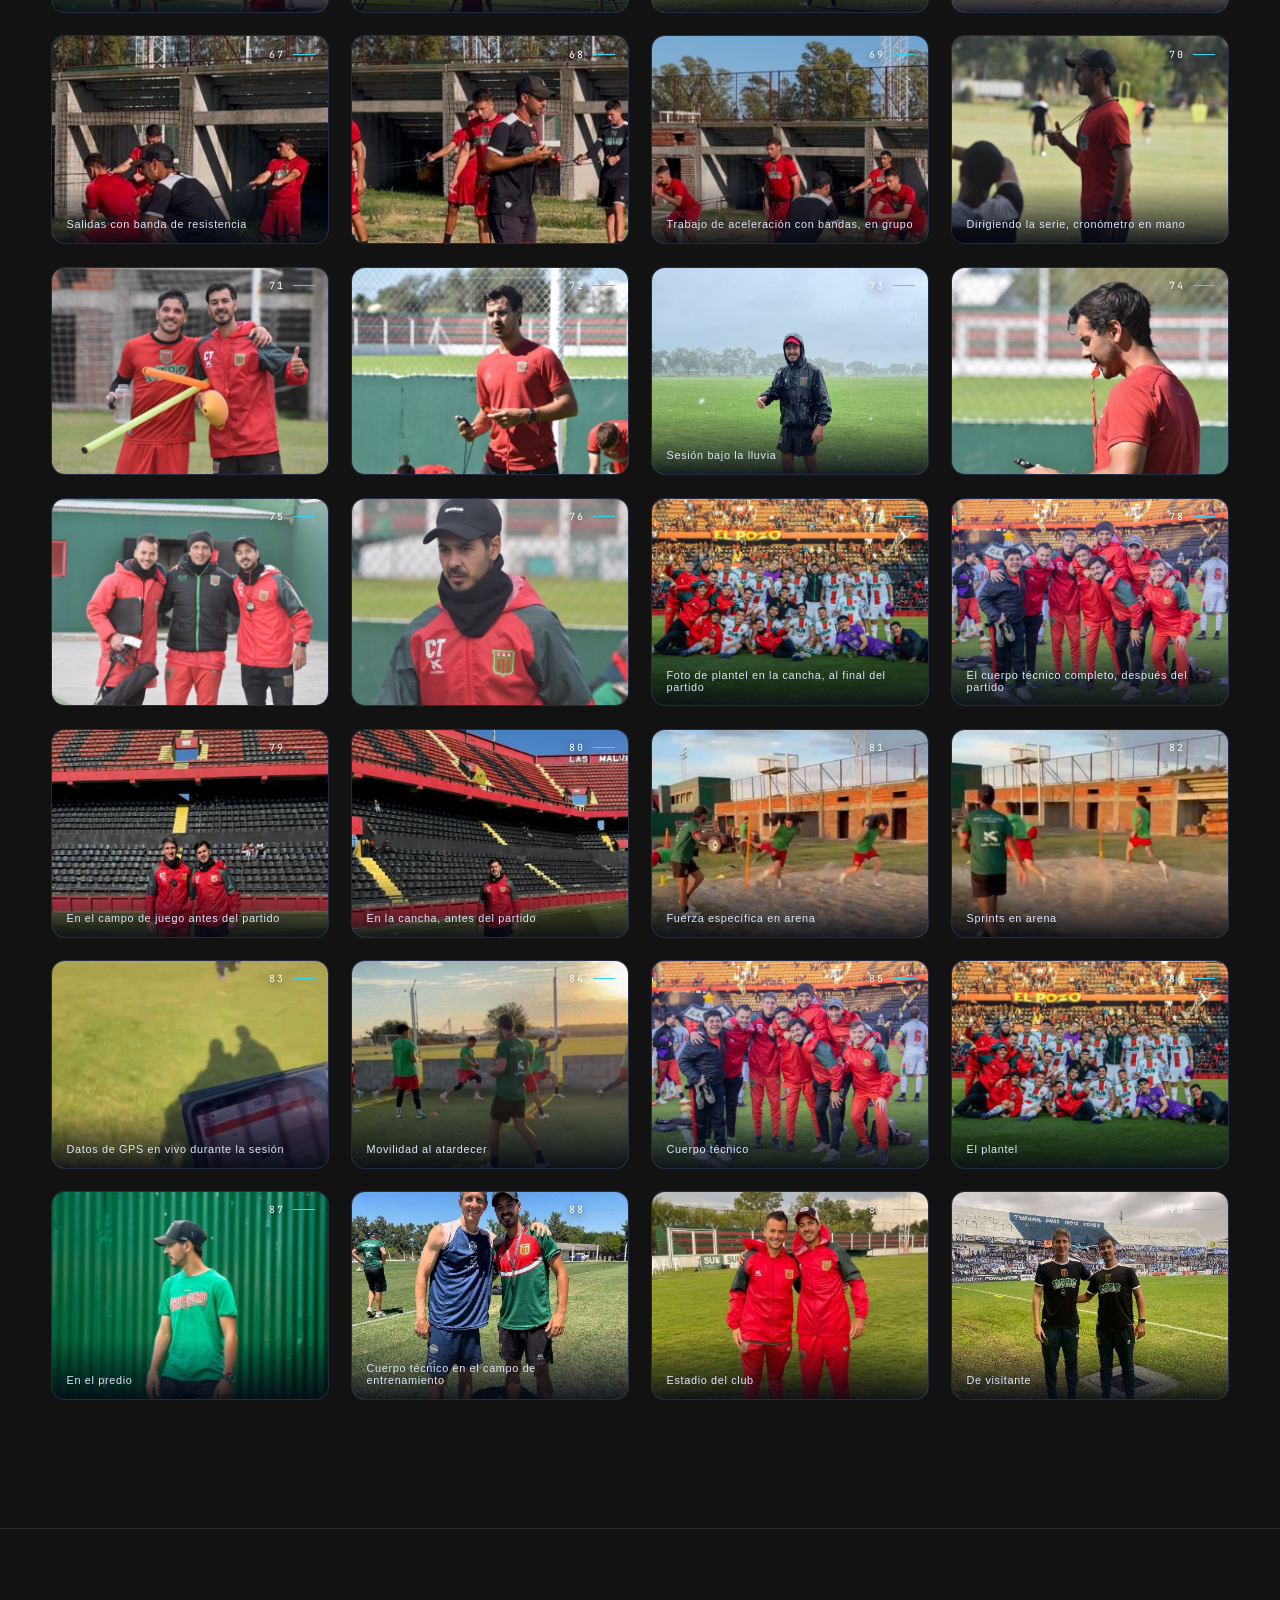
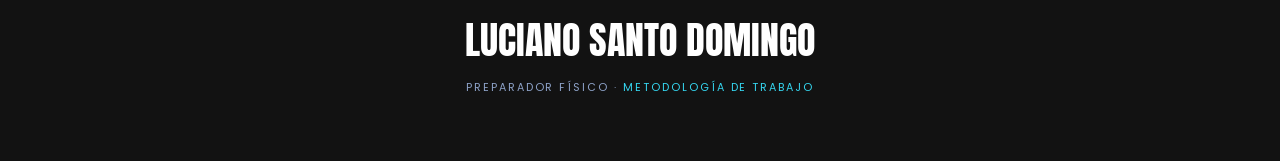
==== commit 576c103c: "Portada congelada: el saludo con YouTube se repite, y se puede ver en qué paso falla En el iPad la p" ====
--- a/cv.html
+++ b/cv.html
@@ -14,7 +14,7 @@
 <link rel="preconnect" href="https://fonts.googleapis.com">
 <link rel="preconnect" href="https://fonts.gstatic.com" crossorigin>
 <link href="https://fonts.googleapis.com/css2?family=Anton&family=Archivo:wght@400;600;800;900&family=Barlow+Condensed:wght@600;700;800&family=Poppins:wght@400;500;600&family=JetBrains+Mono:wght@400;500&display=swap" rel="stylesheet">
-<link rel="stylesheet" href="assets/css/cv.css">
+<link rel="stylesheet" href="assets/css/cv.css?v=20261019">
 </head>
 <body>
 
@@ -157,9 +157,9 @@
 
 <div class="cv-lightbox" id="cvLightbox" hidden></div>
 
-<script src="data/config.js"></script>
-<script src="data/methodology.js"></script>
-<script src="data/cv.js"></script>
-<script src="assets/js/cv.js"></script>
+<script src="data/config.js?v=20261019"></script>
+<script src="data/methodology.js?v=20261019"></script>
+<script src="data/cv.js?v=20261019"></script>
+<script src="assets/js/cv.js?v=20261019"></script>
 </body>
 </html>
--- a/assets/css/cv.css
+++ b/assets/css/cv.css
@@ -462,7 +462,8 @@
 .cv-grupo-cuenta { margin-left: auto; flex: 0 0 auto; white-space: nowrap; font-size: .7rem; letter-spacing: .16em; text-transform: uppercase; color: var(--cv-cyan); }
 
 .cv-galeria { display: grid; grid-template-columns: repeat(auto-fit, minmax(240px, 1fr)); gap: clamp(.8rem, 1.8vw, 1.4rem); }
-.cv-foto { position: relative; overflow: hidden; border-radius: 14px; border: 1px solid var(--cv-line); background: #0b1430; cursor: pointer; padding: 0; }
+.cv-foto-caja { position: relative; }
+.cv-foto { position: relative; display: block; width: 100%; overflow: hidden; border-radius: 14px; border: 1px solid var(--cv-line); background: #0b1430; cursor: pointer; padding: 0; }
 .cv-foto img { width: 100%; height: 100%; aspect-ratio: 3 / 4; object-fit: cover; transition: transform .6s var(--cv-ease); }
 /* La proporción la fija el grupo: las apaisadas no entran en un 3/4. */
 .cv-grupo[data-formato="apaisado"] .cv-foto img { aspect-ratio: 4 / 3; }
@@ -481,6 +482,50 @@
 }
 
 /* --------------------------------------------------------------
+   EDITAR LOS PIES DE FOTO
+   Sólo se ve con el modo encendido: un visitante no lo tiene.
+   -------------------------------------------------------------- */
+.cv-foto-editar {
+  position: absolute; right: .55rem; top: .5rem; z-index: 2;
+  width: 34px; height: 34px; border-radius: 50%; cursor: pointer;
+  display: grid; place-items: center;
+  border: 1px solid var(--cv-line-2); background: rgba(6, 12, 30, .78);
+  backdrop-filter: blur(8px); -webkit-backdrop-filter: blur(8px);
+  color: #fff; font-size: 1.1rem; line-height: 1; letter-spacing: .06em;
+}
+.cv-foto-editar:hover { background: var(--cv-cyan); color: #041019; border-color: var(--cv-cyan); }
+.cv-foto-editar:focus-visible { outline: 2px solid var(--cv-cyan); outline-offset: 2px; }
+/* Con el modo encendido el número se corre, para no pisarse con el botón. */
+.cv-editando .cv-foto-n { right: 3.1rem; }
+
+.cv-editor { margin-top: 1rem; display: grid; gap: .7rem; text-align: left; }
+.cv-editor label { font-size: .62rem; font-weight: 600; letter-spacing: .2em; text-transform: uppercase; color: var(--cv-cyan); }
+.cv-editor textarea {
+  width: 100%; padding: .8rem .9rem; border-radius: 12px; resize: vertical;
+  border: 1px solid var(--cv-line-2); background: rgba(255, 255, 255, .06);
+  color: var(--cv-ink); font: inherit; font-size: .92rem; line-height: 1.5;
+}
+.cv-editor textarea:focus { outline: 2px solid var(--cv-cyan); outline-offset: 1px; }
+.cv-editor-botones { display: flex; flex-wrap: wrap; gap: .6rem; }
+.cv-editor-lista { max-height: 60svh; overflow: auto; padding: 1rem; border-radius: 12px; background: rgba(255, 255, 255, .06); font-family: var(--cv-mono); font-size: .78rem; line-height: 1.7; white-space: pre-wrap; }
+
+.cv-barra-edicion {
+  position: fixed; left: 50%; bottom: clamp(.7rem, 2vw, 1.4rem); transform: translateX(-50%);
+  z-index: 70; display: flex; align-items: center; flex-wrap: wrap; justify-content: center;
+  gap: .6rem; max-width: calc(100vw - 1.4rem);
+  padding: .6rem .7rem; border-radius: 999px;
+  border: 1px solid var(--cv-line-2); background: rgba(6, 12, 30, .9);
+  backdrop-filter: blur(14px); -webkit-backdrop-filter: blur(14px);
+  box-shadow: 0 18px 50px rgba(0, 0, 0, .5);
+}
+.cv-barra-edicion .cv-barra-n { padding: 0 .5rem; font-size: .66rem; letter-spacing: .12em; text-transform: uppercase; color: var(--cv-muted); }
+.cv-barra-edicion .cv-cta { padding: .55rem 1rem; font-size: .62rem; }
+@media (max-width: 560px) {
+  .cv-barra-edicion { border-radius: 16px; }
+  .cv-barra-edicion .cv-barra-n { flex: 1 0 100%; text-align: center; }
+}
+
+/* --------------------------------------------------------------
    LIGHTBOX
    -------------------------------------------------------------- */
 .cv-lightbox {
@@ -489,6 +534,10 @@
   backdrop-filter: blur(6px); -webkit-backdrop-filter: blur(6px);
 }
 .cv-lightbox[hidden] { display: none; }
+.cv-lightbox { overflow: auto; }
+/* Con el editor abierto la foto se achica: si no, los botones de abajo
+   quedan fuera de la pantalla y no se pueden tocar. */
+.cv-lightbox-caja.es-editor img { max-height: 34svh; }
 .cv-lightbox-cerrar {
   position: absolute; right: clamp(1rem, 3vw, 2rem); top: clamp(1rem, 3vw, 2rem);
   width: 44px; height: 44px; border-radius: 50%; cursor: pointer;
